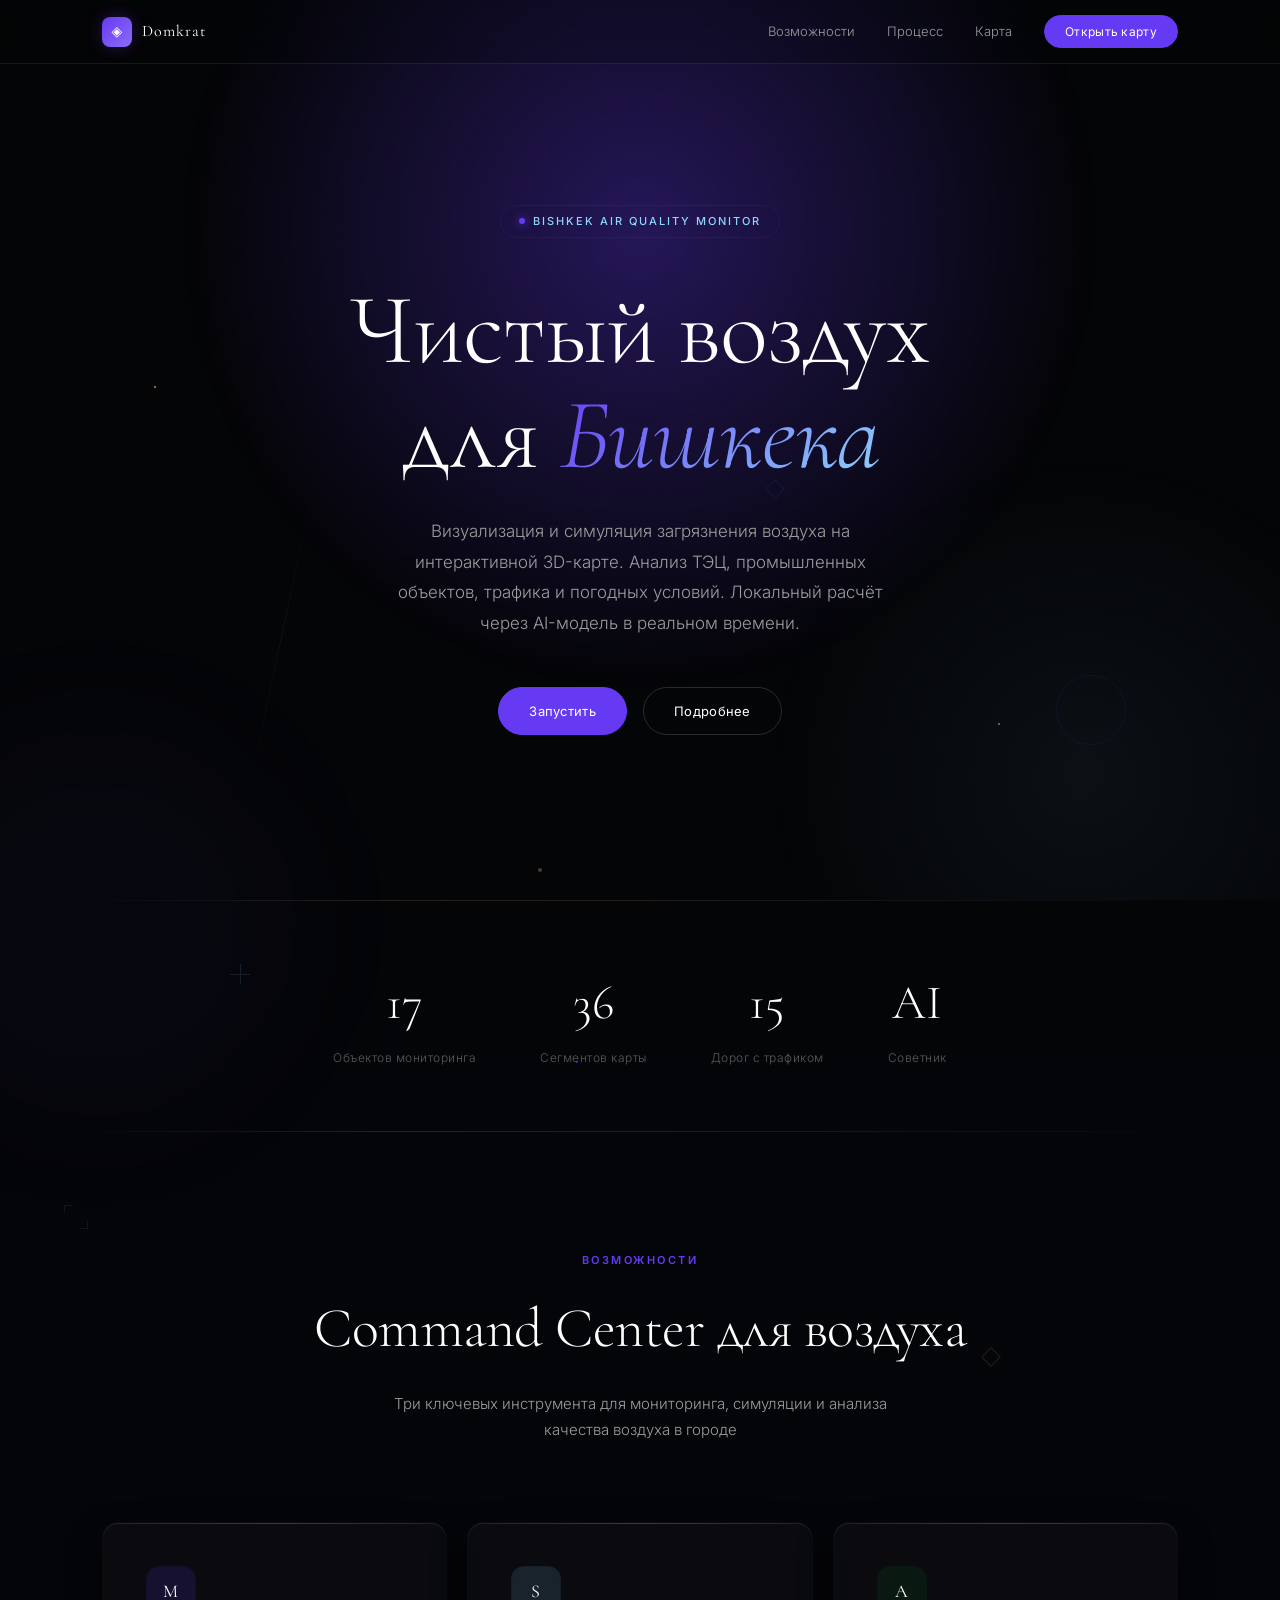
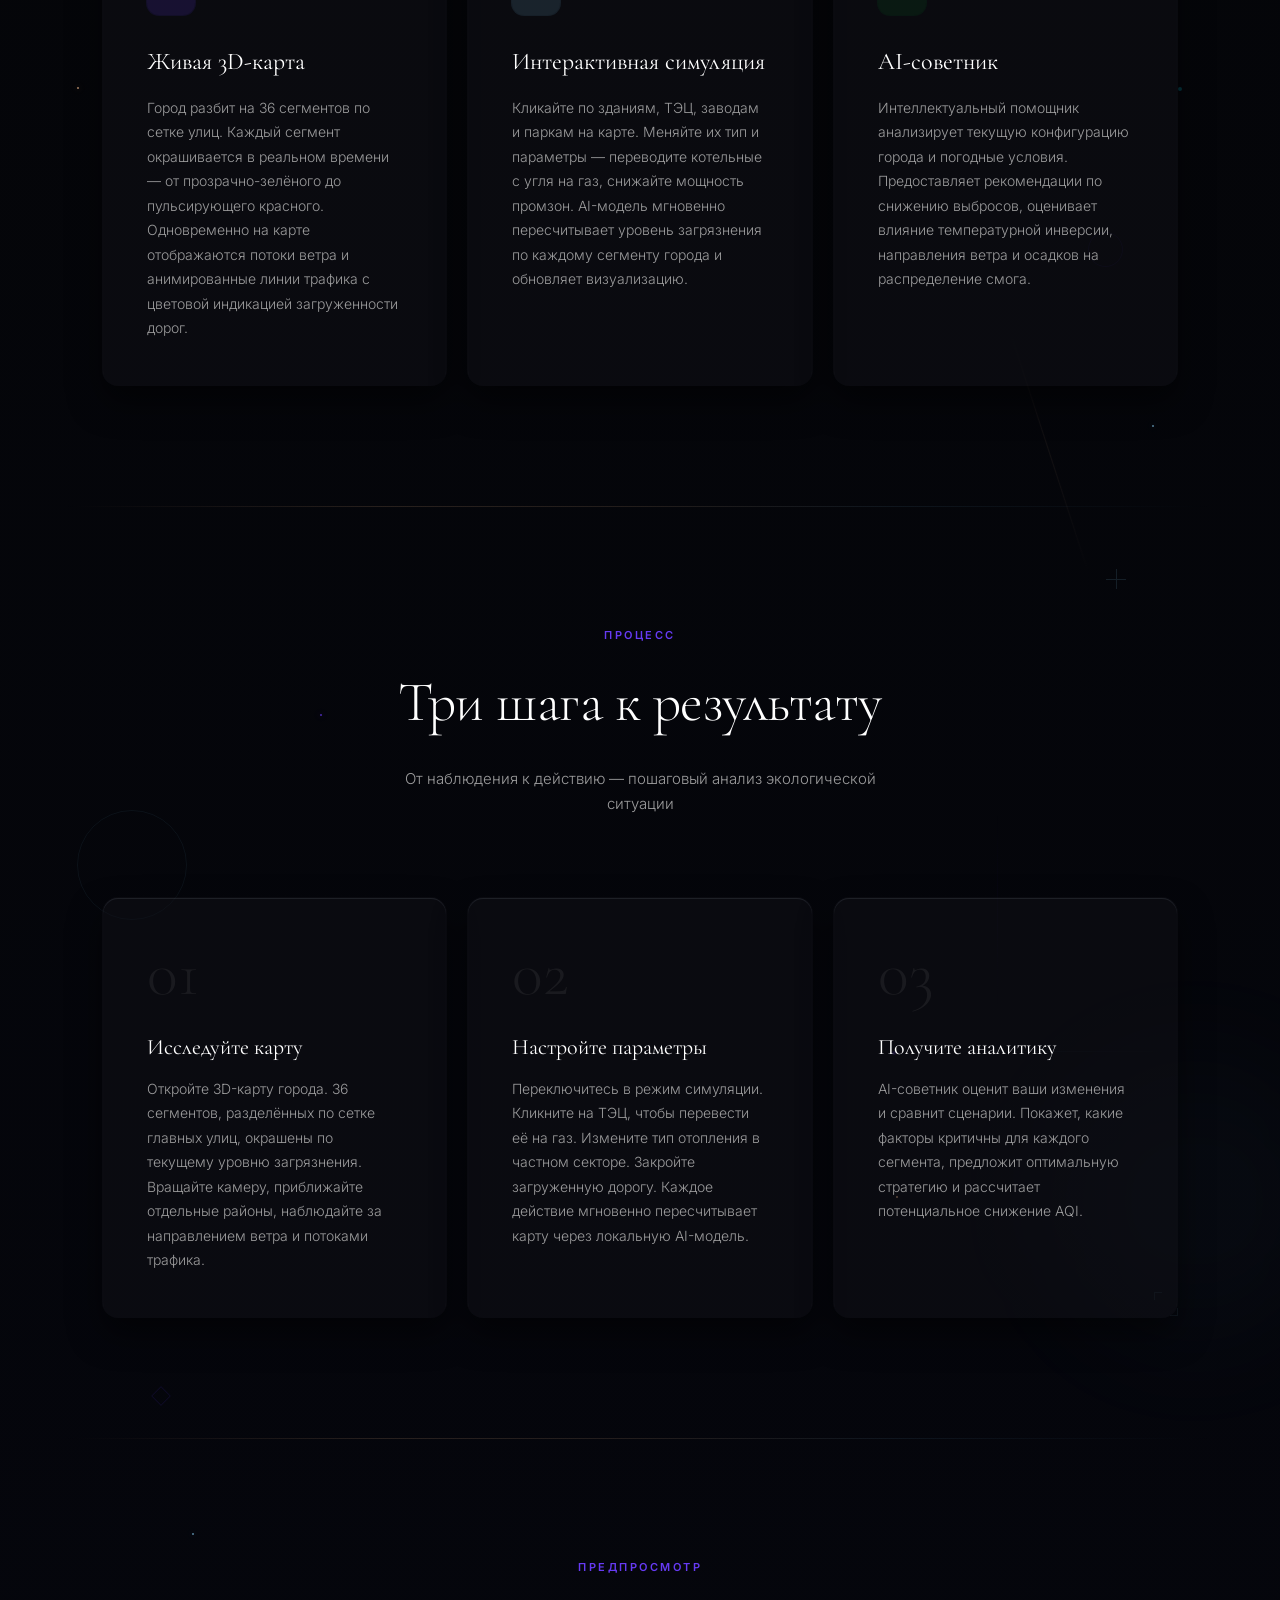
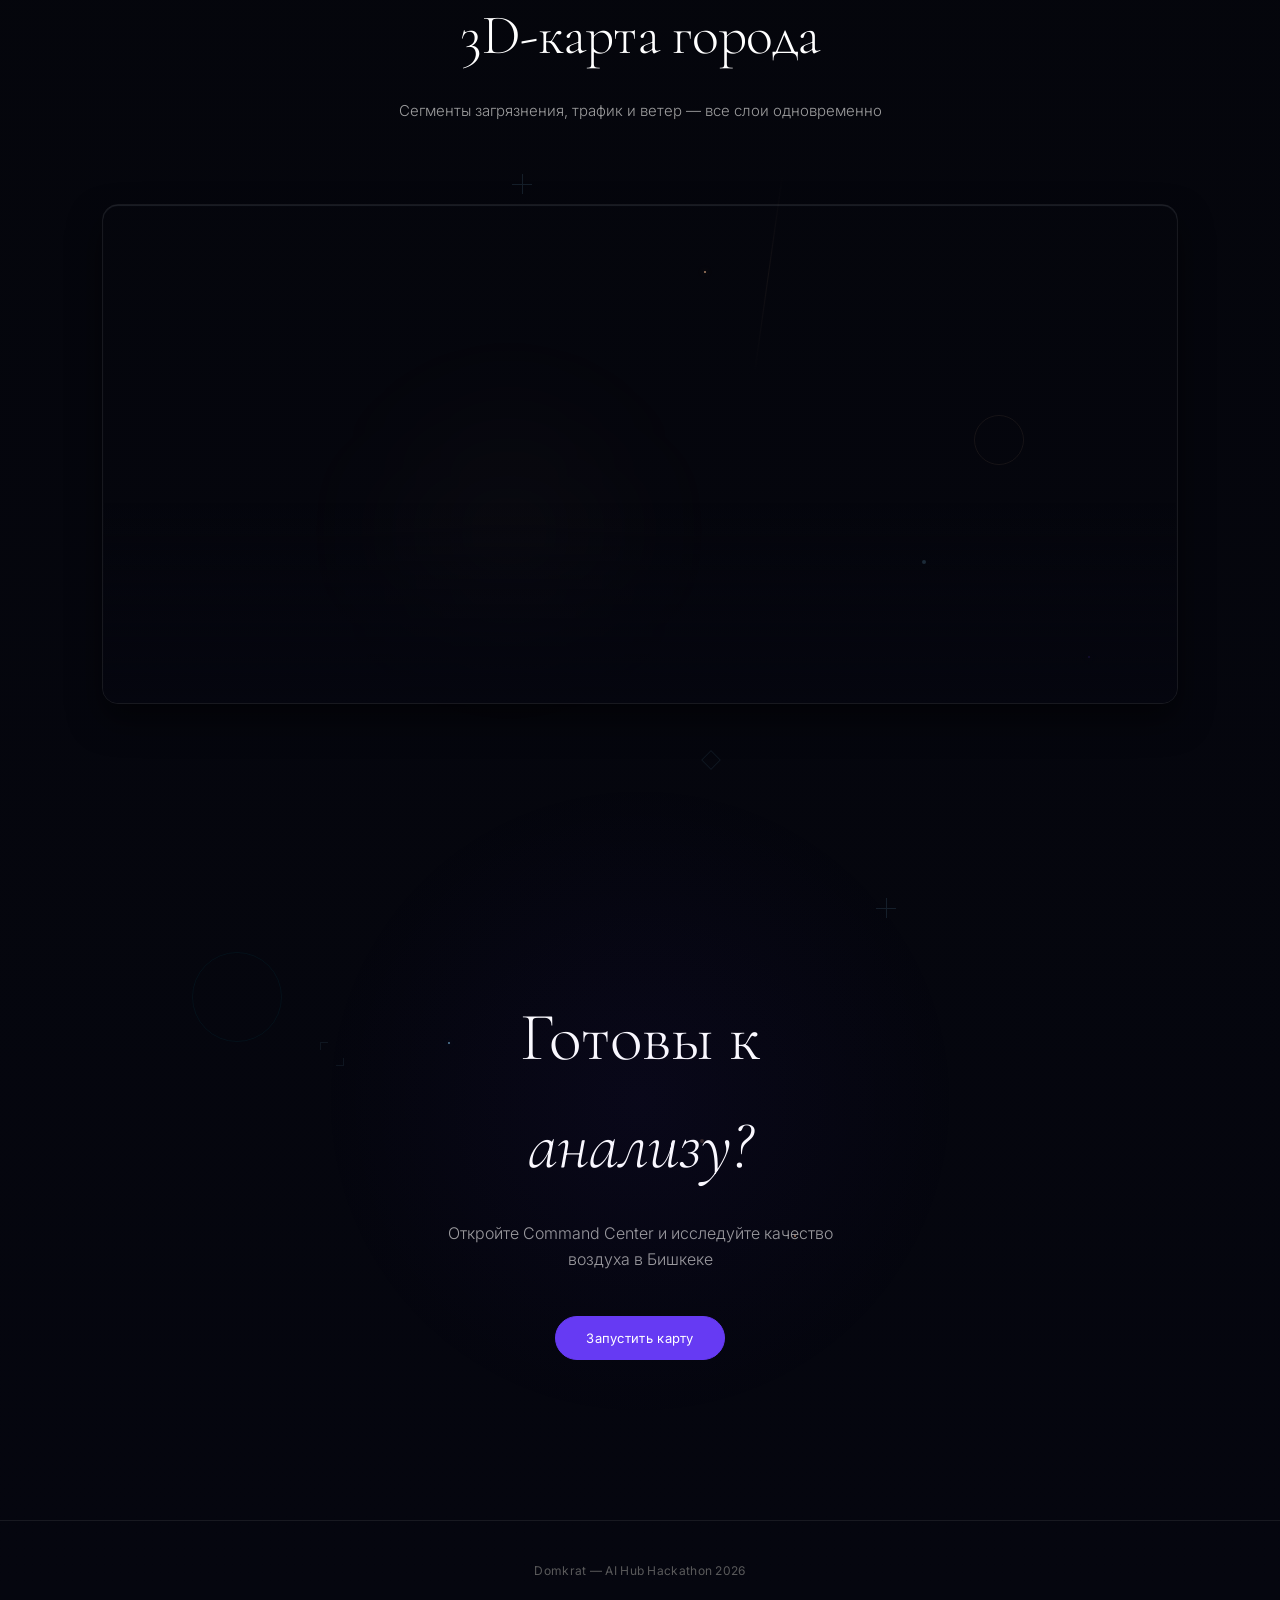
==== front-web/index.html @ e4a85dea "front v3" ====
<!DOCTYPE html>
<html lang="ru">
<head>
  <meta charset="UTF-8">
  <meta name="viewport" content="width=device-width, initial-scale=1.0">
  <meta name="description" content="Domkrat — интерактивная 3D-симуляция загрязнения воздуха в Бишкеке">
  <title>Domkrat — Чистый воздух для Бишкека</title>
  <link rel="preconnect" href="https://fonts.googleapis.com">
  <link rel="preconnect" href="https://fonts.gstatic.com" crossorigin>
  <link href="https://fonts.googleapis.com/css2?family=Cormorant+Garamond:ital,wght@0,300;0,400;0,500;1,300;1,400&family=Inter:wght@300;400;500;600&display=swap" rel="stylesheet">
  <script src="https://api.mapbox.com/mapbox-gl-js/v3.4.0/mapbox-gl.js"></script>
  <link href="https://api.mapbox.com/mapbox-gl-js/v3.4.0/mapbox-gl.css" rel="stylesheet">
  <link rel="stylesheet" href="css/tokens.css">
  <link rel="stylesheet" href="css/main.css">
  <link rel="stylesheet" href="css/components.css">
</head>
<body>

  <nav class="navbar" id="navbar">
    <div class="nav-inner">
      <div class="nav-logo">
        <div class="logo-mark">&#9672;</div>
        <span class="logo-name">Domkrat</span>
      </div>
      <button class="nav-toggle" id="navToggle"><span></span><span></span><span></span></button>
      <div class="nav-links" id="navLinks">
        <a href="#features" data-nav-link>Возможности</a>
        <a href="#how-it-works" data-nav-link>Процесс</a>
        <a href="#map-preview" data-nav-link>Карта</a>
        <button class="btn-pill btn-filled btn-sm" onclick="navigateTo('app')">Открыть карту</button>
      </div>
    </div>
  </nav>

  <main id="landing">
    <div class="dot-grid"></div>
    <div id="mouseGlow"></div>

    <div class="float-orb" style="width:400px;height:400px;top:15%;left:-8%;background:rgba(102,58,243,0.03);"></div>
    <div class="float-orb" style="width:300px;height:300px;top:55%;right:-5%;background:rgba(141,214,255,0.025);animation-delay:-8s;"></div>
    <div class="float-orb" style="width:250px;height:250px;bottom:20%;left:30%;background:rgba(242,185,139,0.02);animation-delay:-14s;"></div>

    <div class="sparkle" style="top:8%;left:12%;animation-delay:0s;"></div>
    <div class="sparkle blue" style="top:15%;left:78%;animation-delay:1.2s;"></div>
    <div class="sparkle violet" style="top:22%;left:45%;animation-delay:2.5s;"></div>
    <div class="sparkle" style="top:35%;left:6%;animation-delay:0.6s;"></div>
    <div class="sparkle blue" style="top:42%;left:90%;animation-delay:3.1s;"></div>
    <div class="sparkle violet" style="top:48%;left:25%;animation-delay:1.8s;"></div>
    <div class="sparkle" style="top:58%;left:70%;animation-delay:0.3s;"></div>
    <div class="sparkle blue" style="top:65%;left:15%;animation-delay:2.8s;"></div>
    <div class="sparkle" style="top:72%;left:55%;animation-delay:1.5s;"></div>
    <div class="sparkle violet" style="top:80%;left:85%;animation-delay:3.5s;"></div>
    <div class="sparkle blue" style="top:88%;left:35%;animation-delay:0.9s;"></div>
    <div class="sparkle" style="top:92%;left:62%;animation-delay:2.1s;"></div>

    <div class="light-streak" style="top:10%;left:22%;height:300px;transform:rotate(12deg);"></div>
    <div class="light-streak" style="top:40%;right:18%;height:250px;transform:rotate(-18deg);"></div>
    <div class="light-streak" style="top:70%;left:60%;height:200px;transform:rotate(8deg);"></div>

    <div class="network-line h" style="top:32%;left:5%;width:350px;"></div>
    <div class="network-line h" style="top:55%;right:8%;width:280px;"></div>
    <div class="network-line v" style="top:18%;left:30%;height:250px;"></div>
    <div class="network-line v" style="top:50%;right:22%;height:200px;"></div>

    <div class="crosshair" style="top:20%;left:18%;"></div>
    <div class="crosshair" style="top:45%;right:12%;"></div>
    <div class="crosshair" style="top:70%;left:40%;"></div>
    <div class="crosshair" style="top:85%;right:30%;"></div>

    <div class="deco-ring" style="width:70px;height:70px;top:14%;right:12%;border-color:rgba(102,58,243,0.1);animation:levitate 8s ease-in-out infinite;"></div>
    <div class="deco-ring" style="width:110px;height:110px;top:50%;left:6%;border-color:rgba(141,214,255,0.06);animation:levitateAlt 11s ease-in-out 1.5s infinite;"></div>
    <div class="deco-ring" style="width:50px;height:50px;top:75%;right:20%;border-color:rgba(242,185,139,0.08);animation:levitate 9s ease-in-out 3s infinite;"></div>
    <div class="deco-ring" style="width:35px;height:35px;top:38%;left:85%;border-color:rgba(102,58,243,0.07);animation:levitateAlt 7s ease-in-out infinite;"></div>
    <div class="deco-ring" style="width:90px;height:90px;bottom:12%;left:15%;border-color:rgba(0,229,255,0.05);animation:levitate 13s ease-in-out 4s infinite;"></div>

    <div class="deco-diamond" style="top:28%;right:22%;border-color:rgba(242,185,139,0.12);animation:levitate 7s ease-in-out 1s infinite;"></div>
    <div class="deco-diamond" style="top:62%;left:12%;border-color:rgba(102,58,243,0.1);animation:levitateAlt 9s ease-in-out infinite;"></div>
    <div class="deco-diamond" style="top:82%;left:55%;border-color:rgba(141,214,255,0.08);animation:levitate 10s ease-in-out 2.5s infinite;"></div>
    <div class="deco-diamond" style="top:10%;left:60%;border-color:rgba(0,229,255,0.07);animation:levitateAlt 8s ease-in-out 0.5s infinite;"></div>

    <div class="deco-dot" style="top:18%;left:42%;background:rgba(242,185,139,0.3);animation:levitate 6s ease-in-out infinite;"></div>
    <div class="deco-dot" style="top:55%;right:30%;background:rgba(102,58,243,0.25);animation:levitateAlt 7s ease-in-out 1s infinite;"></div>
    <div class="deco-dot" style="top:78%;left:72%;background:rgba(141,214,255,0.25);animation:levitate 8s ease-in-out 2s infinite;"></div>
    <div class="deco-dot" style="top:35%;left:92%;background:rgba(0,229,255,0.2);animation:levitateAlt 9s ease-in-out infinite;"></div>
    <div class="deco-dot" style="top:90%;right:45%;background:rgba(242,185,139,0.2);animation:levitate 7s ease-in-out 3s infinite;"></div>

    <div class="deco-bracket" style="top:25%;left:5%;animation:levitate 10s ease-in-out 1s infinite;"></div>
    <div class="deco-bracket" style="top:60%;right:8%;animation:levitateAlt 12s ease-in-out infinite;"></div>
    <div class="deco-bracket" style="top:88%;left:25%;animation:levitate 11s ease-in-out 2s infinite;"></div>

    <section class="hero">
      <div class="hero-glow"></div>
      <div class="hero-glow-secondary"></div>
      <div class="hero-eyebrow"><span class="dot"></span> Bishkek Air Quality Monitor</div>
      <h1>Чистый воздух<br>для <em>Бишкека</em></h1>
      <p class="hero-sub">Визуализация и симуляция загрязнения воздуха на интерактивной 3D-карте. Анализ ТЭЦ, промышленных объектов, трафика и погодных условий. Локальный расчёт через AI-модель в реальном времени.</p>
      <div class="hero-actions">
        <button class="btn-pill btn-filled" onclick="navigateTo('app')">Запустить</button>
        <a href="#features" class="btn-pill">Подробнее</a>
      </div>
    </section>

    <div class="gradient-divider"></div>

    <div class="stats-bar reveal" id="statsBar">
      <div class="stat-item"><div class="stat-value" data-count="17">0</div><div class="stat-label">Объектов мониторинга</div></div>
      <div class="stat-item"><div class="stat-value" data-count="36">0</div><div class="stat-label">Сегментов карты</div></div>
      <div class="stat-item"><div class="stat-value" data-count="15">0</div><div class="stat-label">Дорог с трафиком</div></div>
      <div class="stat-item"><div class="stat-value">AI</div><div class="stat-label">Советник</div></div>
    </div>

    <div class="gradient-divider"></div>

    <section class="section" id="features">
      <div class="container">
        <div class="section-header reveal">
          <div class="section-label">Возможности</div>
          <h2 class="section-title">Command Center для воздуха</h2>
          <p class="section-desc">Три ключевых инструмента для мониторинга, симуляции и анализа качества воздуха в городе</p>
        </div>
        <div class="features-grid reveal-stagger">
          <div class="feature-card reveal">
            <div class="feature-icon violet">M</div>
            <h3>Живая 3D-карта</h3>
            <p>Город разбит на 36 сегментов по сетке улиц. Каждый сегмент окрашивается в реальном времени — от прозрачно-зелёного до пульсирующего красного. Одновременно на карте отображаются потоки ветра и анимированные линии трафика с цветовой индикацией загруженности дорог.</p>
          </div>
          <div class="feature-card reveal">
            <div class="feature-icon blue">S</div>
            <h3>Интерактивная симуляция</h3>
            <p>Кликайте по зданиям, ТЭЦ, заводам и паркам на карте. Меняйте их тип и параметры — переводите котельные с угля на газ, снижайте мощность промзон. AI-модель мгновенно пересчитывает уровень загрязнения по каждому сегменту города и обновляет визуализацию.</p>
          </div>
          <div class="feature-card reveal">
            <div class="feature-icon green">A</div>
            <h3>AI-советник</h3>
            <p>Интеллектуальный помощник анализирует текущую конфигурацию города и погодные условия. Предоставляет рекомендации по снижению выбросов, оценивает влияние температурной инверсии, направления ветра и осадков на распределение смога.</p>
          </div>
        </div>
      </div>
    </section>

    <div class="gradient-divider"></div>

    <section class="section" id="how-it-works">
      <div class="container">
        <div class="section-header reveal">
          <div class="section-label">Процесс</div>
          <h2 class="section-title">Три шага к результату</h2>
          <p class="section-desc">От наблюдения к действию — пошаговый анализ экологической ситуации</p>
        </div>
        <div class="steps-grid reveal-stagger">
          <div class="step-card reveal">
            <h3>Исследуйте карту</h3>
            <p>Откройте 3D-карту города. 36 сегментов, разделённых по сетке главных улиц, окрашены по текущему уровню загрязнения. Вращайте камеру, приближайте отдельные районы, наблюдайте за направлением ветра и потоками трафика.</p>
          </div>
          <div class="step-card reveal">
            <h3>Настройте параметры</h3>
            <p>Переключитесь в режим симуляции. Кликните на ТЭЦ, чтобы перевести её на газ. Измените тип отопления в частном секторе. Закройте загруженную дорогу. Каждое действие мгновенно пересчитывает карту через локальную AI-модель.</p>
          </div>
          <div class="step-card reveal">
            <h3>Получите аналитику</h3>
            <p>AI-советник оценит ваши изменения и сравнит сценарии. Покажет, какие факторы критичны для каждого сегмента, предложит оптимальную стратегию и рассчитает потенциальное снижение AQI.</p>
          </div>
        </div>
      </div>
    </section>

    <div class="gradient-divider"></div>

    <section class="map-preview-section reveal-scale" id="map-preview">
      <div class="container">
        <div class="section-header">
          <div class="section-label">Предпросмотр</div>
          <h2 class="section-title">3D-карта города</h2>
          <p class="section-desc">Сегменты загрязнения, трафик и ветер — все слои одновременно</p>
        </div>
        <div class="map-preview-frame">
          <div id="preview-map"></div>
        </div>
      </div>
    </section>

    <section class="cta-section reveal">
      <div class="container">
        <div class="cta-glow"></div>
        <h2>Готовы к<br><em>анализу?</em></h2>
        <p>Откройте Command Center и исследуйте качество воздуха в Бишкеке</p>
        <div class="hero-actions">
          <button class="btn-pill btn-filled" onclick="navigateTo('app')">Запустить карту</button>
        </div>
      </div>
    </section>

    <footer class="footer">Domkrat — AI Hub Hackathon 2026</footer>
  </main>

  <main id="app-view" class="hidden">
    <div class="app-layout">
      <aside class="sidebar" id="sidebar">
        <div class="sidebar-header">
          <div class="logo-mark" style="width:26px;height:26px;font-size:11px;border-radius:7px;">&#9672;</div>
          <span class="sidebar-title">Domkrat</span>
          <button class="sidebar-collapse-btn" id="sidebarToggle">&#9666;</button>
        </div>
        <div class="sidebar-nav">
          <button class="sidebar-nav-btn active" data-mode="live"><span class="nav-icon">&#9671;</span><span class="nav-label">Карта</span></button>
          <button class="sidebar-nav-btn" data-mode="edit"><span class="nav-icon">&#9998;</span><span class="nav-label">Симуляция</span></button>
          <button class="sidebar-nav-btn" data-mode="ai"><span class="nav-icon">&#9678;</span><span class="nav-label">AI</span></button>
        </div>
        <div class="sidebar-controls" id="sidebarControls"></div>
        <div class="sidebar-footer">
          <button class="btn-pill btn-sm" style="width:100%;justify-content:center;" onclick="navigateTo('landing')">&#8592; Главная</button>
        </div>
      </aside>

      <div class="map-area" id="mapArea">
        <div id="map"></div>
        <canvas id="windCanvas"></canvas>
        <div class="map-overlay-aqi hidden" id="aqiOverlay">
          <svg class="aqi-ring" viewBox="0 0 86 86">
            <circle cx="43" cy="43" r="36" fill="none" stroke="rgba(255,255,255,0.06)" stroke-width="4"/>
            <circle id="aqiArc" cx="43" cy="43" r="36" fill="none" stroke-width="4" stroke-linecap="round"
              transform="rotate(-90 43 43)" stroke-dasharray="0 226" stroke="#663af3"/>
          </svg>
          <div class="aqi-number" id="aqiNumber">—</div>
          <div class="aqi-label-text">AQI</div>
          <div class="aqi-status" id="aqiStatus"></div>
        </div>
        <div class="map-overlay-insight hidden" id="insightOverlay">
          <div class="insight-header">&#10022; Анализ</div>
          <div class="insight-text" id="insightText"></div>
        </div>
      </div>

      <div class="ai-panel hidden" id="aiPanel">
        <div class="ai-header">
          <div class="ai-avatar">&#9678;</div>
          <div class="ai-header-info">
            <h3>AI Советник</h3>
            <p>Анализ качества воздуха</p>
          </div>
          <div class="ai-status"><span class="ai-status-dot"></span>Online</div>
        </div>
        <div class="ai-messages" id="aiMessages">
          <div class="ai-msg bot">Здравствуйте. Я AI-советник по качеству воздуха. Задайте вопрос о загрязнении, ТЭЦ, влиянии трафика или запросите рекомендации.<div class="ai-msg-time">сейчас</div></div>
        </div>
        <div class="ai-input-bar">
          <input class="ai-input" id="aiInput" type="text" placeholder="Задайте вопрос...">
          <button class="ai-send-btn" id="aiSendBtn">&#10148;</button>
        </div>
      </div>

      <div id="notifContainer" class="notification-container"></div>
    </div>
  </main>

  <script type="module" src="js/app.js"></script>
</body>
</html>
---- front-web/css/tokens.css ----
:root {
  --bg-void: #040506;
  --bg-void-deep: #05060f;
  --bg-card: rgba(16, 16, 23, 0.5);
  --bg-card-solid: #0c0c14;
  --bg-elevated: #101017;

  --text-ghost: #ffffff;
  --text-comet: #d8ecf8;
  --text-ash: #9c9c9d;
  --text-ember: #5a5a5b;

  --neon-violet: #663af3;
  --neon-violet-dim: rgba(102, 58, 243, 0.15);
  --neon-violet-glow: rgba(102, 58, 243, 0.35);
  --spring-green: #08872b;
  --spring-green-bright: #0ae448;
  --spring-green-dim: rgba(8, 135, 43, 0.12);
  --polar-blue: #8dd6ff;
  --polar-blue-dim: rgba(141, 214, 255, 0.12);
  --ember-red: #e53935;
  --ember-orange: #ff8709;
  --warm-yellow: #ffc533;

  --glass-bg: rgba(5, 6, 15, 0.4);
  --glass-border: rgba(255, 255, 255, 0.08);
  --glass-border-hover: rgba(255, 255, 255, 0.14);
  --glass-blur: blur(16px);

  --shadow-card: inset rgba(199, 211, 234, 0.12) 0px 1px 1px 0px, 0px 16px 32px rgba(0, 0, 0, 0.5);
  --shadow-card-hover: inset rgba(199, 211, 234, 0.18) 0px 1px 1px 0px, 0px 24px 48px rgba(0, 0, 0, 0.6);

  --glow-violet: 0 0 24px rgba(102, 58, 243, 0.3), 0 0 80px rgba(102, 58, 243, 0.1);
  --glow-green: 0 0 24px rgba(10, 228, 72, 0.3), 0 0 80px rgba(10, 228, 72, 0.1);
  --glow-blue: 0 0 24px rgba(141, 214, 255, 0.3), 0 0 80px rgba(141, 214, 255, 0.1);
  --glow-red: 0 0 24px rgba(229, 57, 53, 0.3);

  --radius-card: 16px;
  --radius-pill: 100px;
  --radius-sm: 8px;

  --font-display: 'Cormorant Garamond', 'Playfair Display', 'Georgia', serif;
  --font-ui: 'Inter', system-ui, -apple-system, sans-serif;

  --ease-out-expo: cubic-bezier(0.16, 1, 0.3, 1);
  --ease-out-quart: cubic-bezier(0.25, 1, 0.5, 1);
  --transition-fast: 0.15s ease;
  --transition-base: 0.3s var(--ease-out-expo);
  --transition-slow: 0.6s var(--ease-out-expo);

  --seg-green: rgba(8, 135, 43, 0.08);
  --seg-yellow: rgba(255, 193, 7, 0.2);
  --seg-orange: rgba(255, 135, 9, 0.35);
  --seg-red: rgba(255, 51, 51, 0.5);
  --seg-critical: rgba(200, 30, 60, 0.65);
}
---- front-web/css/main.css ----
*, *::before, *::after { margin: 0; padding: 0; box-sizing: border-box; }
html { scroll-behavior: smooth; }

body {
  font-family: var(--font-ui);
  background: var(--bg-void);
  color: var(--text-comet);
  line-height: 1.6;
  overflow-x: hidden;
  -webkit-font-smoothing: antialiased;
}

a { color: inherit; text-decoration: none; }
button { font-family: inherit; cursor: pointer; border: none; background: none; color: inherit; }
input, select, textarea { font-family: inherit; color: inherit; background: none; border: none; outline: none; }

::-webkit-scrollbar { width: 5px; }
::-webkit-scrollbar-track { background: var(--bg-void); }
::-webkit-scrollbar-thumb { background: var(--text-ember); border-radius: 3px; }

.hidden { display: none !important; }

.container { max-width: 1140px; margin: 0 auto; padding: 0 32px; }

#landing {
  min-height: 100vh;
  background: linear-gradient(180deg, var(--bg-void) 0%, var(--bg-void-deep) 100%);
  position: relative;
  overflow: hidden;
}

.dot-grid {
  position: fixed;
  inset: 0;
  background-image: radial-gradient(circle, rgba(178, 178, 178, 0.04) 1px, transparent 1px);
  background-size: 48px 48px;
  pointer-events: none;
  z-index: 0;
}

.sparkle {
  position: absolute;
  width: 2px;
  height: 2px;
  border-radius: 50%;
  background: rgba(242, 185, 139, 0.7);
  box-shadow: 0 0 6px rgba(242, 185, 139, 0.4), 0 0 12px rgba(242, 185, 139, 0.15);
  animation: sparkleAnim 4s ease-in-out infinite;
  pointer-events: none;
  z-index: 1;
}

.sparkle.blue {
  background: rgba(141, 214, 255, 0.6);
  box-shadow: 0 0 6px rgba(141, 214, 255, 0.3), 0 0 12px rgba(141, 214, 255, 0.1);
}

.sparkle.violet {
  background: rgba(102, 58, 243, 0.7);
  box-shadow: 0 0 6px rgba(102, 58, 243, 0.4), 0 0 14px rgba(102, 58, 243, 0.15);
}

@keyframes sparkleAnim {
  0%, 100% { opacity: 0; transform: scale(0.5); }
  50% { opacity: 1; transform: scale(1.5); }
}

.gradient-divider {
  width: 100%;
  height: 1px;
  background: linear-gradient(90deg, transparent 5%, rgba(242, 185, 139, 0.15) 30%, rgba(254, 201, 155, 0.12) 50%, rgba(141, 214, 255, 0.08) 70%, transparent 95%);
  position: relative;
  z-index: 2;
}

.light-streak {
  position: absolute;
  width: 1px;
  pointer-events: none;
  z-index: 0;
}

.light-streak::after {
  content: '';
  position: absolute;
  inset: 0;
  background: linear-gradient(180deg, transparent, rgba(242, 185, 139, 0.06), transparent);
}

.network-line {
  position: absolute;
  pointer-events: none;
  z-index: 0;
}

.network-line.h {
  height: 1px;
  background: linear-gradient(90deg, transparent, rgba(141, 214, 255, 0.03), transparent);
}

.network-line.v {
  width: 1px;
  background: linear-gradient(180deg, transparent, rgba(102, 58, 243, 0.03), transparent);
}

.float-orb {
  position: absolute;
  border-radius: 50%;
  pointer-events: none;
  z-index: 0;
  filter: blur(60px);
  animation: floatOrb 20s ease-in-out infinite;
}

@keyframes floatOrb {
  0%, 100% { transform: translate(0, 0) scale(1); }
  25% { transform: translate(30px, -20px) scale(1.05); }
  50% { transform: translate(-15px, 15px) scale(0.95); }
  75% { transform: translate(20px, 10px) scale(1.02); }
}

.crosshair {
  position: absolute;
  width: 20px;
  height: 20px;
  pointer-events: none;
  z-index: 1;
  opacity: 0.12;
}

.crosshair::before {
  content: '';
  position: absolute;
  top: 50%;
  left: 0;
  right: 0;
  height: 1px;
  background: var(--polar-blue);
}

.crosshair::after {
  content: '';
  position: absolute;
  left: 50%;
  top: 0;
  bottom: 0;
  width: 1px;
  background: var(--polar-blue);
}

#mouseGlow {
  position: fixed;
  width: 800px;
  height: 800px;
  border-radius: 50%;
  background: radial-gradient(circle, rgba(102, 58, 243, 0.06) 0%, rgba(141, 214, 255, 0.015) 35%, transparent 60%);
  pointer-events: none;
  transform: translate(-50%, -50%);
  z-index: 1;
  opacity: 0;
  transition: opacity 0.6s ease;
  will-change: left, top;
}
#landing:hover #mouseGlow { opacity: 1; }

.hero {
  min-height: 100vh;
  display: flex;
  flex-direction: column;
  align-items: center;
  justify-content: center;
  text-align: center;
  padding: 140px 32px 100px;
  position: relative;
  overflow: hidden;
  z-index: 2;
}

.hero-glow {
  position: absolute;
  top: -30%;
  left: 50%;
  transform: translateX(-50%);
  width: 1000px;
  height: 1000px;
  background: radial-gradient(circle, var(--neon-violet-glow) 0%, transparent 65%);
  animation: violetPulse 6s ease-in-out infinite;
  pointer-events: none;
  will-change: transform;
}

.hero-glow-secondary {
  position: absolute;
  bottom: -25%;
  right: -12%;
  width: 700px;
  height: 700px;
  background: radial-gradient(circle, rgba(141, 214, 255, 0.06) 0%, transparent 65%);
  animation: violetPulse 8s ease-in-out 2s infinite;
  pointer-events: none;
}

.hero-eyebrow {
  display: inline-flex;
  align-items: center;
  gap: 8px;
  padding: 7px 18px;
  border: 1px solid var(--neon-violet-dim);
  border-radius: var(--radius-pill);
  font-size: 11px;
  font-weight: 500;
  letter-spacing: 2px;
  text-transform: uppercase;
  color: var(--polar-blue);
  margin-bottom: 40px;
  animation: fadeInUp 1s var(--ease-out-expo) 0.1s both;
  backdrop-filter: blur(8px);
}

.hero-eyebrow .dot {
  width: 6px;
  height: 6px;
  border-radius: 50%;
  background: var(--neon-violet);
  box-shadow: 0 0 10px var(--neon-violet);
  animation: pulse 2.5s infinite;
}

.hero h1 {
  font-family: var(--font-display);
  font-size: clamp(48px, 8vw, 100px);
  font-weight: 300;
  line-height: 1.05;
  letter-spacing: -1px;
  color: var(--text-ghost);
  margin-bottom: 28px;
  animation: fadeInUp 1.2s var(--ease-out-expo) 0.2s both;
  position: relative;
  z-index: 2;
}

.hero h1 em {
  font-style: italic;
  background: linear-gradient(135deg, var(--neon-violet), var(--polar-blue));
  -webkit-background-clip: text;
  -webkit-text-fill-color: transparent;
  background-clip: text;
}

.hero-sub {
  font-size: 17px;
  font-weight: 300;
  color: var(--text-ash);
  max-width: 520px;
  margin-bottom: 48px;
  line-height: 1.8;
  animation: fadeInUp 1.2s var(--ease-out-expo) 0.35s both;
}

.hero-actions {
  display: flex;
  gap: 16px;
  flex-wrap: wrap;
  justify-content: center;
  animation: fadeInUp 1.2s var(--ease-out-expo) 0.5s both;
}

.stats-bar {
  display: flex;
  justify-content: center;
  gap: 64px;
  padding: 64px 32px;
  flex-wrap: wrap;
  position: relative;
  z-index: 2;
}

.stat-item { text-align: center; }

.stat-value {
  font-family: var(--font-display);
  font-size: 48px;
  font-weight: 300;
  color: var(--text-ghost);
  transition: color 0.3s ease;
}

.stat-label {
  font-size: 12px;
  color: var(--text-ember);
  margin-top: 6px;
  letter-spacing: 0.5px;
  font-weight: 300;
}

.section {
  padding: 120px 0;
  position: relative;
  z-index: 2;
}

.section-label {
  font-size: 11px;
  font-weight: 600;
  letter-spacing: 2.5px;
  text-transform: uppercase;
  color: var(--neon-violet);
  margin-bottom: 14px;
}

.section-title {
  font-family: var(--font-display);
  font-size: clamp(32px, 4.5vw, 56px);
  font-weight: 300;
  color: var(--text-ghost);
  letter-spacing: -0.5px;
  margin-bottom: 18px;
}

.section-desc {
  font-size: 15px;
  color: var(--text-ash);
  max-width: 500px;
  line-height: 1.7;
  font-weight: 300;
}

.section-header {
  text-align: center;
  margin-bottom: 80px;
  display: flex;
  flex-direction: column;
  align-items: center;
}

.features-grid {
  display: grid;
  grid-template-columns: repeat(auto-fit, minmax(300px, 1fr));
  gap: 20px;
}

.feature-card {
  background: var(--bg-card);
  border-radius: var(--radius-card);
  padding: 44px;
  min-height: 320px;
  box-shadow: var(--shadow-card);
  transition: box-shadow 0.5s var(--ease-out-expo), transform 0.5s var(--ease-out-expo), border-color 0.5s ease;
  position: relative;
  overflow: hidden;
  border: 1px solid transparent;
}

.feature-card::before {
  content: '';
  position: absolute;
  top: 0;
  left: 0;
  right: 0;
  height: 1px;
  background: linear-gradient(90deg, transparent, rgba(199, 211, 234, 0.15), transparent);
  transition: opacity 0.4s ease;
}

.feature-card::after {
  content: '';
  position: absolute;
  top: -50%;
  left: -50%;
  width: 200%;
  height: 200%;
  background: radial-gradient(circle at var(--card-mouse-x, 50%) var(--card-mouse-y, 50%), rgba(102, 58, 243, 0.04) 0%, transparent 50%);
  pointer-events: none;
  opacity: 0;
  transition: opacity 0.4s ease;
}

.feature-card:hover::after { opacity: 1; }

.feature-card:hover {
  box-shadow: var(--shadow-card-hover), 0 0 40px rgba(102, 58, 243, 0.08);
  transform: translateY(-8px) scale(1.01);
  border-color: rgba(102, 58, 243, 0.15);
}

.feature-icon {
  width: 48px;
  height: 48px;
  border-radius: 12px;
  display: flex;
  align-items: center;
  justify-content: center;
  font-family: var(--font-display);
  font-size: 18px;
  font-weight: 400;
  margin-bottom: 28px;
  color: var(--text-ghost);
  letter-spacing: 1px;
  transition: transform 0.4s var(--ease-out-expo), box-shadow 0.4s ease;
}

.feature-card:hover .feature-icon { transform: scale(1.12) rotate(3deg); }

.feature-icon.violet { background: var(--neon-violet-dim); box-shadow: 0 0 0 1px rgba(102,58,243,0.1); }
.feature-icon.green { background: var(--spring-green-dim); box-shadow: 0 0 0 1px rgba(8,135,43,0.1); }
.feature-icon.blue { background: var(--polar-blue-dim); box-shadow: 0 0 0 1px rgba(141,214,255,0.1); }

.feature-card:hover .feature-icon.violet { box-shadow: var(--glow-violet); }
.feature-card:hover .feature-icon.green { box-shadow: var(--glow-green); }
.feature-card:hover .feature-icon.blue { box-shadow: var(--glow-blue); }

.feature-card h3 {
  font-family: var(--font-display);
  font-size: 24px;
  font-weight: 400;
  color: var(--text-ghost);
  margin-bottom: 14px;
}

.feature-card p {
  font-size: 14px;
  color: var(--text-ash);
  line-height: 1.75;
  font-weight: 300;
}

.steps-grid {
  display: grid;
  grid-template-columns: repeat(auto-fit, minmax(300px, 1fr));
  gap: 20px;
  counter-reset: step;
}

.step-card {
  background: var(--bg-card);
  border-radius: var(--radius-card);
  padding: 44px;
  min-height: 300px;
  box-shadow: var(--shadow-card);
  counter-increment: step;
  position: relative;
  overflow: hidden;
  border: 1px solid transparent;
  transition: box-shadow 0.5s var(--ease-out-expo), transform 0.5s var(--ease-out-expo), border-color 0.5s ease;
}

.step-card::before {
  content: '0' counter(step);
  font-family: var(--font-display);
  font-size: 64px;
  font-weight: 300;
  color: var(--text-ember);
  opacity: 0.2;
  line-height: 1;
  margin-bottom: 24px;
  display: block;
  transition: opacity 0.4s ease, transform 0.4s var(--ease-out-expo), color 0.4s ease;
}

.step-card:hover {
  box-shadow: var(--shadow-card-hover);
  transform: translateY(-6px);
  border-color: rgba(141, 214, 255, 0.08);
}
.step-card:hover::before { opacity: 0.5; transform: translateX(4px); color: rgba(242, 185, 139, 0.3); }

.step-card h3 {
  font-family: var(--font-display);
  font-size: 22px;
  font-weight: 400;
  color: var(--text-ghost);
  margin-bottom: 12px;
}

.step-card p { font-size: 14px; color: var(--text-ash); line-height: 1.75; font-weight: 300; }

.map-preview-section {
  padding: 120px 0;
  position: relative;
  z-index: 2;
}

.map-preview-frame {
  position: relative;
  height: 500px;
  border-radius: var(--radius-card);
  overflow: hidden;
  box-shadow: var(--shadow-card);
  border: 1px solid var(--glass-border);
}

.map-preview-frame::after {
  content: '';
  position: absolute;
  bottom: 0; left: 0; right: 0;
  height: 200px;
  background: linear-gradient(to top, var(--bg-void-deep), transparent);
  pointer-events: none;
  z-index: 1;
}

.map-preview-frame #preview-map { width: 100%; height: 100%; }

.cta-section {
  padding: 160px 0;
  text-align: center;
  position: relative;
  z-index: 2;
}

.cta-section .cta-glow {
  position: absolute;
  bottom: 10%;
  left: 50%;
  transform: translateX(-50%);
  width: 700px;
  height: 700px;
  background: radial-gradient(circle, rgba(102, 58, 243, 0.05) 0%, transparent 65%);
  pointer-events: none;
}

.cta-section h2 {
  font-family: var(--font-display);
  font-size: clamp(36px, 5.5vw, 68px);
  font-weight: 300;
  color: var(--text-ghost);
  margin-bottom: 20px;
}

.cta-section p { font-size: 16px; color: var(--text-ash); max-width: 440px; margin: 0 auto 44px; font-weight: 300; }

.footer {
  border-top: 1px solid var(--glass-border);
  padding: 40px;
  text-align: center;
  font-size: 12px;
  color: var(--text-ember);
  letter-spacing: 0.3px;
  position: relative;
  z-index: 2;
}

.reveal {
  opacity: 0;
  transform: translateY(60px);
  transition: opacity 1s var(--ease-out-expo), transform 1s var(--ease-out-expo);
}
.reveal.revealed {
  opacity: 1;
  transform: translateY(0);
}
.reveal-stagger .reveal:nth-child(1) { transition-delay: 0s; }
.reveal-stagger .reveal:nth-child(2) { transition-delay: 0.12s; }
.reveal-stagger .reveal:nth-child(3) { transition-delay: 0.15s; }
.reveal-stagger .reveal:nth-child(4) { transition-delay: 0.24s; }

.reveal-left {
  opacity: 0;
  transform: translateX(-40px);
  transition: opacity 0.9s var(--ease-out-expo), transform 0.9s var(--ease-out-expo);
}
.reveal-left.revealed { opacity: 1; transform: translateX(0); }

.reveal-scale {
  opacity: 0;
  transform: scale(0.92);
  transition: opacity 0.9s var(--ease-out-expo), transform 0.9s var(--ease-out-expo);
}
.reveal-scale.revealed { opacity: 1; transform: scale(1); }

@keyframes fadeInUp {
  from { opacity: 0; transform: translateY(40px); }
  to { opacity: 1; transform: translateY(0); }
}

@keyframes violetPulse {
  0%, 100% { opacity: 0.5; transform: translateX(-50%) scale(1); }
  50% { opacity: 0.8; transform: translateX(-50%) scale(1.08); }
}

@keyframes pulse {
  0%, 100% { opacity: 1; }
  50% { opacity: 0.3; }
}

@keyframes float {
  0%, 100% { transform: translateY(0); }
  50% { transform: translateY(-12px); }
}

@keyframes shimmer {
  0% { background-position: -400px 0; }
  100% { background-position: 400px 0; }
}

@keyframes borderGlow {
  0%, 100% { border-color: rgba(102, 58, 243, 0.1); }
  50% { border-color: rgba(102, 58, 243, 0.3); }
}

.deco-ring {
  position: absolute;
  border-radius: 50%;
  border: 1px solid;
  pointer-events: none;
  z-index: 1;
}

.deco-diamond {
  position: absolute;
  width: 14px;
  height: 14px;
  border: 1px solid;
  transform: rotate(45deg);
  pointer-events: none;
  z-index: 1;
}

.deco-dot {
  position: absolute;
  width: 4px;
  height: 4px;
  border-radius: 50%;
  pointer-events: none;
  z-index: 1;
}

.deco-bracket {
  position: absolute;
  width: 24px;
  height: 24px;
  pointer-events: none;
  z-index: 1;
  opacity: 0.08;
}

.deco-bracket::before {
  content: '';
  position: absolute;
  top: 0;
  left: 0;
  width: 8px;
  height: 8px;
  border-top: 1px solid var(--polar-blue);
  border-left: 1px solid var(--polar-blue);
}

.deco-bracket::after {
  content: '';
  position: absolute;
  bottom: 0;
  right: 0;
  width: 8px;
  height: 8px;
  border-bottom: 1px solid var(--polar-blue);
  border-right: 1px solid var(--polar-blue);
}

@keyframes levitate {
  0%, 100% { transform: translateY(0) rotate(0deg); }
  25% { transform: translateY(-18px) rotate(2deg); }
  50% { transform: translateY(-8px) rotate(-1deg); }
  75% { transform: translateY(-22px) rotate(1.5deg); }
}

@keyframes levitateAlt {
  0%, 100% { transform: translateY(0) rotate(0deg); }
  50% { transform: translateY(-28px) rotate(-4deg); }
}

@keyframes rotateSlow {
  from { transform: rotate(0deg); }
  to { transform: rotate(360deg); }
}

@keyframes orbitPulse {
  0%, 100% { opacity: 0.06; transform: scale(1); }
  50% { opacity: 0.12; transform: scale(1.08); }
}

@keyframes driftH {
  0%, 100% { transform: translateX(0); }
  50% { transform: translateX(30px); }
}

@media (max-width: 768px) {
  .hero { padding: 110px 20px 60px; }
  .stats-bar { gap: 28px; padding: 40px 20px; }
  .section { padding: 72px 0; }
  .container { padding: 0 20px; }
  .features-grid, .steps-grid { grid-template-columns: 1fr; }
  .map-preview-frame { height: 280px; }
  .feature-card, .step-card { min-height: auto; padding: 32px; }
  .cta-section { padding: 100px 0; }
  .sparkle, .light-streak, .network-line, .crosshair, .float-orb, .deco-ring, .deco-diamond, .deco-dot, .deco-bracket { display: none; }
}
---- front-web/css/components.css ----
.btn-pill {
  display: inline-flex;
  align-items: center;
  gap: 8px;
  padding: 13px 30px;
  border-radius: var(--radius-pill);
  border: 1px solid rgba(255, 255, 255, 0.15);
  background: transparent;
  color: var(--text-ghost);
  font-size: 13px;
  font-weight: 400;
  letter-spacing: 0.3px;
  transition: all var(--transition-base);
  white-space: nowrap;
}
.btn-pill:hover {
  border-color: var(--neon-violet);
  box-shadow: var(--glow-violet);
  background: var(--neon-violet-dim);
}
.btn-pill.btn-filled {
  background: var(--neon-violet);
  border-color: var(--neon-violet);
}
.btn-pill.btn-filled:hover {
  background: #7b52f5;
  box-shadow: var(--glow-violet);
}
.btn-pill.btn-sm { padding: 8px 20px; font-size: 12px; }
.btn-pill.btn-green { border-color: var(--spring-green); color: var(--spring-green-bright); }
.btn-pill.btn-green:hover { background: var(--spring-green-dim); box-shadow: var(--glow-green); }

.navbar {
  position: fixed;
  top: 0; left: 0; right: 0;
  height: 64px;
  z-index: 1000;
  backdrop-filter: blur(20px);
  -webkit-backdrop-filter: blur(20px);
  background: rgba(4, 5, 6, 0.2);
  border-bottom: 1px solid var(--glass-border);
}
.nav-inner {
  max-width: 1140px;
  margin: 0 auto;
  height: 100%;
  display: flex;
  align-items: center;
  justify-content: space-between;
  padding: 0 32px;
}
.nav-logo {
  display: flex;
  align-items: center;
  gap: 10px;
  z-index: 1001;
}
.logo-mark {
  width: 30px; height: 30px;
  border-radius: 8px;
  background: linear-gradient(135deg, var(--neon-violet), #8b6cf7);
  display: flex;
  align-items: center;
  justify-content: center;
  font-size: 14px;
  color: var(--text-ghost);
  box-shadow: 0 0 16px rgba(102, 58, 243, 0.3);
}
.logo-name {
  font-family: var(--font-display);
  font-size: 16px;
  font-weight: 400;
  letter-spacing: 1px;
  color: var(--text-ghost);
}
.nav-toggle {
  display: none;
  flex-direction: column;
  gap: 5px;
  padding: 4px;
  z-index: 1001;
}
.nav-toggle span {
  width: 20px; height: 1.5px;
  background: var(--text-comet);
  border-radius: 2px;
  transition: all var(--transition-base);
}
.nav-toggle.active span:nth-child(1) { transform: rotate(45deg) translateY(5px) translateX(4px); }
.nav-toggle.active span:nth-child(2) { opacity: 0; }
.nav-toggle.active span:nth-child(3) { transform: rotate(-45deg) translateY(-5px) translateX(4px); }
.nav-links {
  display: flex;
  align-items: center;
  gap: 32px;
}
.nav-links a {
  font-size: 13px;
  color: var(--text-ash);
  transition: color var(--transition-fast);
  font-weight: 300;
}
.nav-links a:hover { color: var(--text-ghost); }

@media (max-width: 768px) {
  .nav-toggle { display: flex; }
  .nav-links {
    position: fixed;
    inset: 0;
    background: rgba(4, 5, 6, 0.95);
    backdrop-filter: blur(24px);
    flex-direction: column;
    justify-content: center;
    gap: 28px;
    opacity: 0;
    visibility: hidden;
    transition: all var(--transition-slow);
  }
  .nav-links.open { opacity: 1; visibility: visible; }
  .nav-links a { font-size: 18px; }
}

.app-layout {
  position: relative;
  height: 100vh;
  width: 100vw;
  overflow: hidden;
  --sidebar-w: 280px;
}

.sidebar {
  position: absolute;
  left: 0;
  top: 0;
  bottom: 0;
  width: 280px;
  z-index: 100;
  background: rgba(5, 6, 15, 0.35);
  backdrop-filter: blur(20px);
  -webkit-backdrop-filter: blur(20px);
  border-right: 1px solid rgba(255, 255, 255, 0.06);
  display: flex;
  flex-direction: column;
  transition: width 0.5s var(--ease-out-expo);
  overflow-y: auto;
  overflow-x: hidden;
}
.sidebar.collapsed { width: 68px; }
.sidebar-header {
  display: flex;
  align-items: center;
  gap: 10px;
  padding: 16px 18px;
  border-bottom: 1px solid var(--glass-border);
  flex-shrink: 0;
}
.sidebar-title {
  font-family: var(--font-display);
  font-size: 14px;
  font-weight: 400;
  letter-spacing: 1px;
  flex: 1;
  color: var(--text-ghost);
  white-space: nowrap;
  overflow: hidden;
}
.sidebar-collapse-btn {
  width: 26px; height: 26px;
  border-radius: 6px;
  border: 1px solid var(--glass-border);
  display: flex;
  align-items: center;
  justify-content: center;
  font-size: 12px;
  color: var(--text-ash);
  transition: all var(--transition-fast);
  flex-shrink: 0;
}
.sidebar-collapse-btn:hover { border-color: var(--glass-border-hover); background: rgba(255,255,255,0.03); }
.collapsed .sidebar-title,
.collapsed .nav-label,
.collapsed .sidebar-controls,
.collapsed .sidebar-footer { display: none; }
.collapsed .sidebar-nav-btn span:not(.nav-icon) { display: none; }
.collapsed .sidebar-nav-btn { justify-content: center; padding: 12px; }

.sidebar-nav { padding: 12px; display: flex; flex-direction: column; gap: 3px; flex-shrink: 0; }
.sidebar-nav-btn {
  display: flex;
  align-items: center;
  gap: 10px;
  padding: 10px 12px;
  border-radius: var(--radius-sm);
  font-size: 13px;
  color: var(--text-ash);
  transition: all var(--transition-fast);
  width: 100%;
  text-align: left;
  font-weight: 300;
  white-space: nowrap;
}
.sidebar-nav-btn:hover { background: rgba(255,255,255,0.03); color: var(--text-comet); }
.sidebar-nav-btn.active {
  background: var(--neon-violet-dim);
  color: var(--polar-blue);
  box-shadow: inset 0 0 0 1px rgba(102, 58, 243, 0.2);
}
.sidebar-nav-btn .nav-icon { font-size: 16px; width: 22px; text-align: center; flex-shrink: 0; }

.sidebar-controls { flex: 1; padding: 16px; overflow-y: auto; }
.control-group { margin-bottom: 18px; }
.control-label {
  display: flex;
  align-items: center;
  justify-content: space-between;
  font-size: 12px;
  color: var(--text-ash);
  margin-bottom: 8px;
  font-weight: 300;
}
.control-value {
  font-size: 11px;
  font-weight: 500;
  color: var(--polar-blue);
  background: var(--polar-blue-dim);
  padding: 2px 8px;
  border-radius: 4px;
}
.control-slider {
  width: 100%;
  -webkit-appearance: none;
  height: 3px;
  border-radius: 2px;
  background: rgba(255,255,255,0.08);
  outline: none;
}
.control-slider::-webkit-slider-thumb {
  -webkit-appearance: none;
  width: 14px; height: 14px;
  border-radius: 50%;
  background: var(--polar-blue);
  cursor: pointer;
  box-shadow: 0 0 10px rgba(141, 214, 255, 0.4);
}
.control-select {
  width: 100%;
  padding: 8px 12px;
  border-radius: 8px;
  border: 1px solid var(--glass-border);
  background: var(--bg-card-solid);
  color: var(--text-comet);
  font-size: 12px;
  font-weight: 300;
}
.control-select option { background: var(--bg-card-solid); }
.control-section-title {
  font-size: 10px;
  font-weight: 500;
  letter-spacing: 2px;
  text-transform: uppercase;
  color: var(--text-ember);
  margin-bottom: 16px;
  margin-top: 8px;
}
.sidebar-footer {
  padding: 14px;
  border-top: 1px solid var(--glass-border);
  flex-shrink: 0;
}

.map-area {
  position: absolute;
  inset: 0;
}
#map { width: 100%; height: 100%; }
#windCanvas { position: absolute; top: 0; left: 0; width: 100%; height: 100%; pointer-events: none; z-index: 2; }

.map-overlay-aqi {
  position: absolute;
  bottom: 24px; right: 24px;
  z-index: 10;
  background: rgba(5, 6, 15, 0.4);
  backdrop-filter: blur(16px);
  -webkit-backdrop-filter: blur(16px);
  border: 1px solid var(--glass-border);
  border-radius: var(--radius-card);
  padding: 20px;
  min-width: 120px;
  text-align: center;
  box-shadow: var(--shadow-card);
}
.aqi-ring { width: 86px; height: 86px; margin: 0 auto 8px; }
.aqi-number {
  font-family: var(--font-display);
  font-size: 30px;
  font-weight: 300;
  line-height: 1;
}
.aqi-label-text { font-size: 9px; letter-spacing: 1.5px; text-transform: uppercase; color: var(--text-ember); margin-top: 2px; }
.aqi-status { font-size: 11px; margin-top: 4px; font-weight: 400; }

.map-overlay-insight {
  position: absolute;
  bottom: 24px;
  left: calc(var(--sidebar-w, 280px) + 16px);
  z-index: 10;
  background: rgba(5, 6, 15, 0.4);
  backdrop-filter: blur(16px);
  -webkit-backdrop-filter: blur(16px);
  border: 1px solid var(--glass-border);
  border-radius: var(--radius-card);
  padding: 16px;
  max-width: 320px;
  box-shadow: var(--shadow-card);
  transition: left 0.5s var(--ease-out-expo);
}
.insight-header { display: flex; align-items: center; gap: 8px; margin-bottom: 8px; font-size: 11px; font-weight: 500; color: var(--neon-violet); letter-spacing: 0.5px; }
.insight-text { font-size: 12px; color: var(--text-ash); line-height: 1.6; font-weight: 300; }

.notification-container {
  position: absolute;
  bottom: 180px;
  left: calc(var(--sidebar-w, 280px) + 16px);
  z-index: 200;
  display: flex;
  flex-direction: column-reverse;
  gap: 8px;
  max-width: 340px;
  pointer-events: none;
  transition: left 0.5s var(--ease-out-expo);
}

.notification {
  background: rgba(5, 6, 15, 0.55);
  backdrop-filter: blur(16px);
  -webkit-backdrop-filter: blur(16px);
  border: 1px solid rgba(255, 255, 255, 0.08);
  border-radius: 12px;
  padding: 12px 16px;
  font-size: 12px;
  font-weight: 300;
  color: var(--text-comet);
  display: flex;
  align-items: center;
  gap: 10px;
  animation: notifSlideIn 0.4s var(--ease-out-expo) both;
  pointer-events: auto;
  box-shadow: 0 4px 20px rgba(0, 0, 0, 0.3);
}

.notification.leaving {
  animation: notifSlideOut 0.3s ease-in both;
}

.notif-dot {
  width: 6px;
  height: 6px;
  border-radius: 50%;
  flex-shrink: 0;
}

.notif-text { flex: 1; }

@keyframes notifSlideIn {
  from { opacity: 0; transform: translateY(16px) translateX(-8px); }
  to { opacity: 1; transform: translateY(0) translateX(0); }
}

@keyframes notifSlideOut {
  from { opacity: 1; transform: translateY(0); }
  to { opacity: 0; transform: translateY(8px) translateX(-8px); }
}

.mapboxgl-popup-content {
  background: rgba(5, 6, 15, 0.5) !important;
  backdrop-filter: blur(20px) !important;
  -webkit-backdrop-filter: blur(20px) !important;
  border: 1px solid var(--glass-border) !important;
  border-radius: var(--radius-card) !important;
  padding: 0 !important;
  box-shadow: var(--shadow-card) !important;
  color: var(--text-comet) !important;
  min-width: 260px;
}
.mapboxgl-popup-tip { border-top-color: rgba(5, 6, 15, 0.6) !important; }
.mapboxgl-popup-close-button { color: var(--text-ember) !important; font-size: 16px; padding: 6px 10px; }

.marker-card { padding: 20px; }
.marker-card-header { display: flex; align-items: center; gap: 12px; margin-bottom: 10px; }
.marker-dot { width: 10px; height: 10px; border-radius: 50%; flex-shrink: 0; }
.marker-card-name {
  font-family: var(--font-display);
  font-size: 17px;
  font-weight: 400;
  color: var(--text-ghost);
}
.marker-card-type { font-size: 11px; color: var(--text-ember); margin-bottom: 12px; letter-spacing: 0.3px; }
.marker-card-status {
  display: inline-block;
  padding: 4px 12px;
  border-radius: var(--radius-pill);
  font-size: 11px;
  font-weight: 500;
  margin-bottom: 14px;
}
.marker-card-edit { border-top: 1px solid var(--glass-border); padding-top: 14px; margin-top: 10px; }
.marker-card-edit label { font-size: 11px; color: var(--text-ash); display: block; margin-bottom: 6px; font-weight: 300; }
.marker-card-edit select {
  width: 100%;
  padding: 7px 10px;
  border-radius: 8px;
  border: 1px solid var(--glass-border);
  background: var(--bg-card-solid);
  color: var(--text-comet);
  font-size: 12px;
  margin-bottom: 12px;
  font-weight: 300;
}
.marker-card-edit select option { background: var(--bg-card-solid); }

.ai-panel {
  position: absolute;
  top: 0;
  right: 0;
  bottom: 0;
  left: var(--sidebar-w, 280px);
  display: flex;
  flex-direction: column;
  background: var(--bg-void);
  z-index: 50;
  transition: left 0.5s var(--ease-out-expo);
}
.ai-header {
  padding: 20px 24px;
  border-bottom: 1px solid var(--glass-border);
  display: flex;
  align-items: center;
  gap: 12px;
  flex-shrink: 0;
}
.ai-avatar {
  width: 38px; height: 38px;
  border-radius: 10px;
  background: var(--neon-violet-dim);
  display: flex;
  align-items: center;
  justify-content: center;
  font-size: 18px;
}
.ai-header-info h3 { font-family: var(--font-display); font-size: 16px; font-weight: 400; color: var(--text-ghost); }
.ai-header-info p { font-size: 11px; color: var(--text-ember); }
.ai-status {
  margin-left: auto;
  display: flex;
  align-items: center;
  gap: 6px;
  padding: 4px 10px;
  border-radius: var(--radius-pill);
  border: 1px solid rgba(8, 135, 43, 0.2);
  font-size: 10px;
  color: var(--spring-green-bright);
}
.ai-status-dot { width: 5px; height: 5px; border-radius: 50%; background: var(--spring-green-bright); animation: pulse 2.5s infinite; }
.ai-messages { flex: 1; overflow-y: auto; padding: 20px 24px; display: flex; flex-direction: column; gap: 12px; }
.ai-msg {
  max-width: 65%;
  padding: 14px 18px;
  border-radius: 16px;
  font-size: 13px;
  line-height: 1.6;
  font-weight: 300;
}
.ai-msg.bot {
  align-self: flex-start;
  background: var(--bg-card);
  box-shadow: var(--shadow-card);
  border-bottom-left-radius: 4px;
  color: var(--text-ash);
}
.ai-msg.user {
  align-self: flex-end;
  background: var(--neon-violet-dim);
  border: 1px solid rgba(102, 58, 243, 0.2);
  border-bottom-right-radius: 4px;
  color: var(--text-comet);
}
.ai-msg-time { font-size: 9px; color: var(--text-ember); margin-top: 6px; }
.ai-input-bar {
  padding: 16px 24px;
  border-top: 1px solid var(--glass-border);
  display: flex;
  gap: 12px;
  align-items: center;
  flex-shrink: 0;
}
.ai-input {
  flex: 1;
  padding: 12px 16px;
  border-radius: var(--radius-pill);
  border: 1px solid var(--glass-border);
  background: var(--bg-elevated);
  color: var(--text-comet);
  font-size: 13px;
  font-weight: 300;
}
.ai-input::placeholder { color: var(--text-ember); }
.ai-send-btn {
  width: 42px; height: 42px;
  border-radius: 50%;
  background: var(--neon-violet);
  color: var(--text-ghost);
  display: flex;
  align-items: center;
  justify-content: center;
  font-size: 16px;
  transition: all var(--transition-fast);
  box-shadow: 0 0 16px rgba(102, 58, 243, 0.3);
  flex-shrink: 0;
}
.ai-send-btn:hover { box-shadow: var(--glow-violet); transform: scale(1.05); }

.typing-dots { display: flex; gap: 4px; padding: 14px 18px; align-self: flex-start; background: var(--bg-card); box-shadow: var(--shadow-card); border-radius: 16px; border-bottom-left-radius: 4px; }
.typing-dots span { width: 5px; height: 5px; border-radius: 50%; background: var(--neon-violet); animation: dotPulse 1.4s infinite; }
.typing-dots span:nth-child(2) { animation-delay: 0.2s; }
.typing-dots span:nth-child(3) { animation-delay: 0.4s; }
@keyframes dotPulse { 0%, 60%, 100% { opacity: 0.2; transform: scale(0.8); } 30% { opacity: 1; transform: scale(1); } }

.mapboxgl-ctrl-logo { display: none !important; }
.mapboxgl-ctrl-attrib { display: none !important; }
.mapboxgl-ctrl-group { background: var(--bg-card-solid) !important; border: 1px solid var(--glass-border) !important; border-radius: 8px !important; box-shadow: var(--shadow-card) !important; }
.mapboxgl-ctrl-group button { color: var(--text-comet) !important; }
.mapboxgl-ctrl-group button + button { border-top: 1px solid var(--glass-border) !important; }

@media (max-width: 768px) {
  .sidebar {
    transform: translateX(-100%);
  }
  .sidebar.mobile-open { transform: translateX(0); }
  .map-overlay-insight { max-width: 240px; left: 16px; }
  .notification-container { left: 16px; }
  .ai-panel { left: 0; }
}
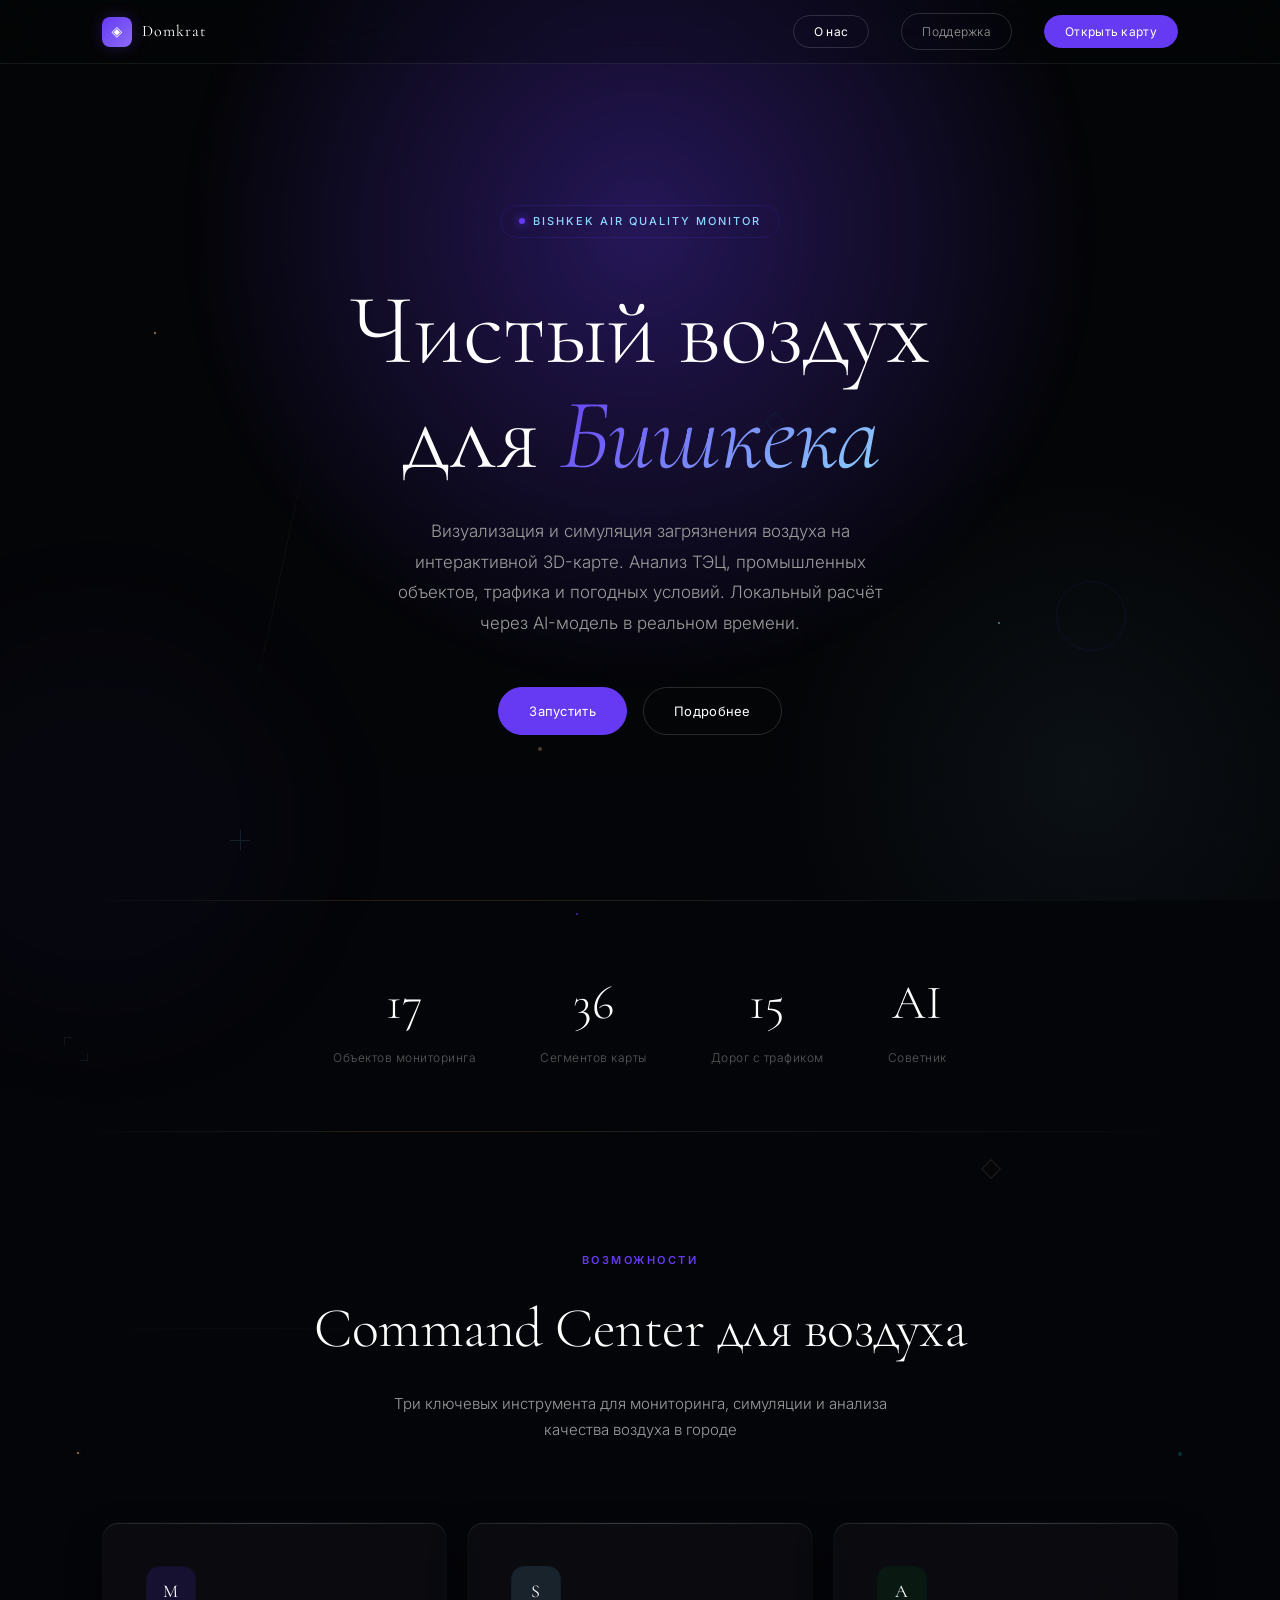
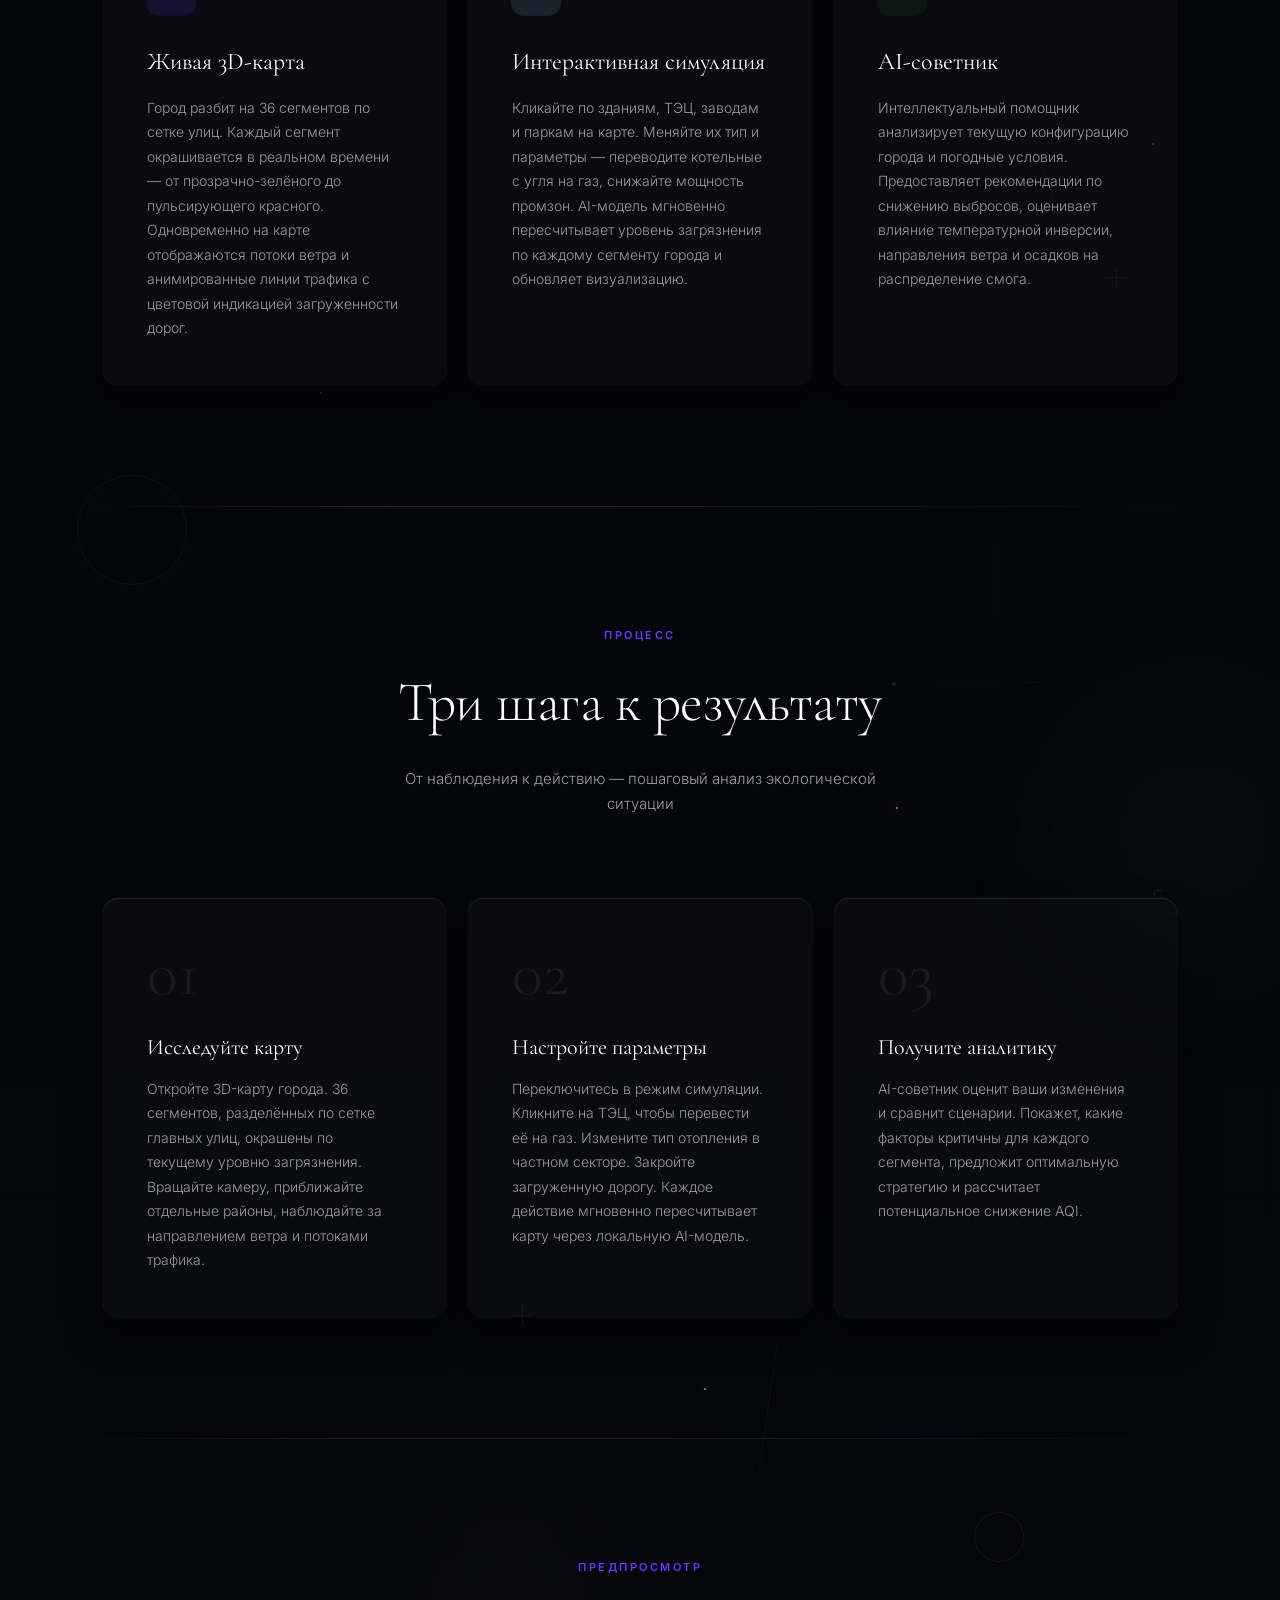
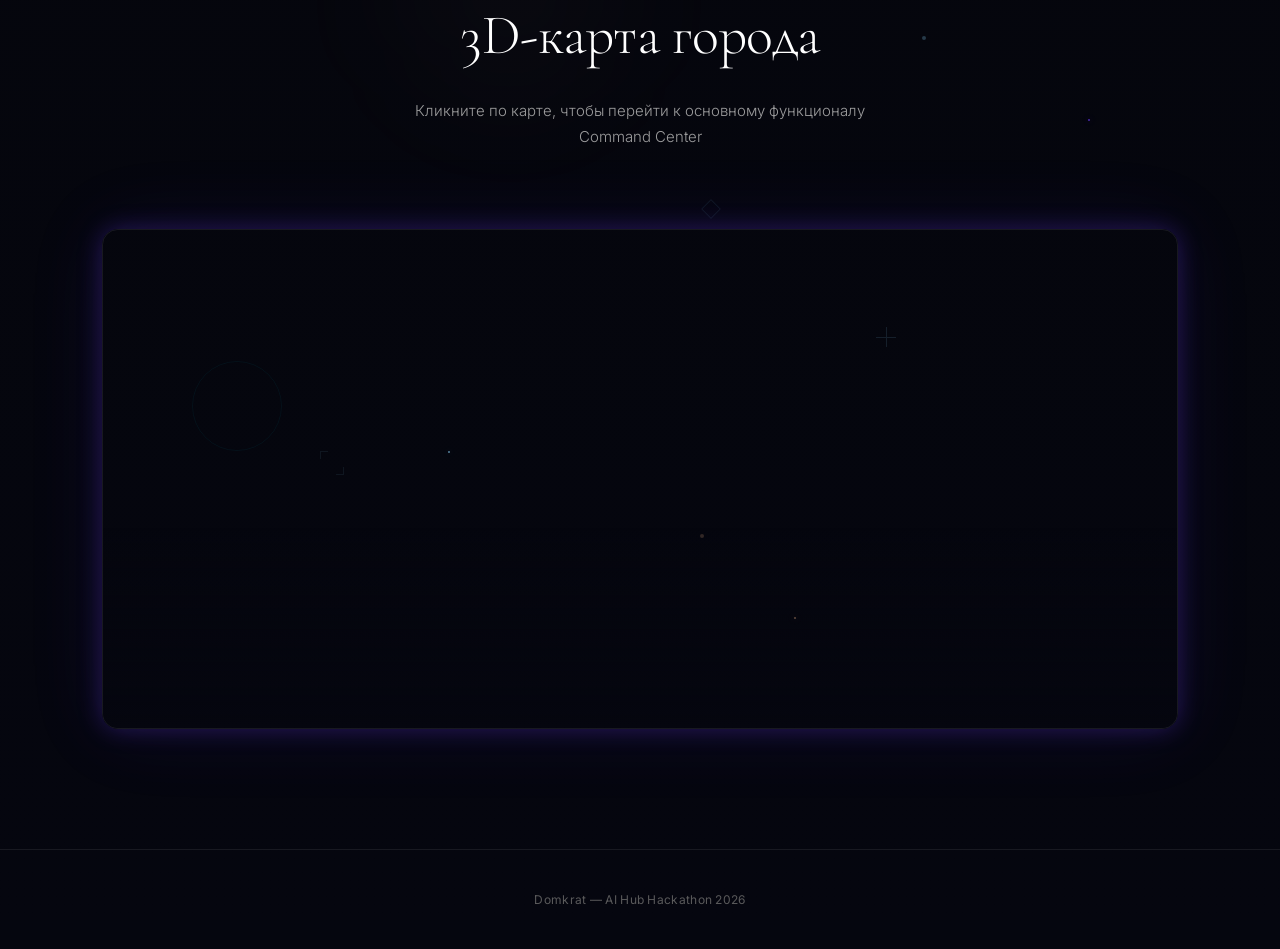
==== commit 615404fb: "front v3" ====
--- a/front-web/index.html
+++ b/front-web/index.html
@@ -24,9 +24,8 @@
       </div>
       <button class="nav-toggle" id="navToggle"><span></span><span></span><span></span></button>
       <div class="nav-links" id="navLinks">
-        <a href="#features" data-nav-link>Возможности</a>
-        <a href="#how-it-works" data-nav-link>Процесс</a>
-        <a href="#map-preview" data-nav-link>Карта</a>
+        <button class="btn-pill btn-sm" onclick="navigateTo('about')">О нас</button>
+        <a href="https://t.me/" target="_blank" rel="noopener noreferrer" class="btn-pill btn-sm" style="text-decoration: none;">Поддержка</a>
         <button class="btn-pill btn-filled btn-sm" onclick="navigateTo('app')">Открыть карту</button>
       </div>
     </div>
@@ -171,26 +170,56 @@
         <div class="section-header">
           <div class="section-label">Предпросмотр</div>
           <h2 class="section-title">3D-карта города</h2>
-          <p class="section-desc">Сегменты загрязнения, трафик и ветер — все слои одновременно</p>
-        </div>
-        <div class="map-preview-frame">
-          <div id="preview-map"></div>
-        </div>
-      </div>
-    </section>
-
-    <section class="cta-section reveal">
-      <div class="container">
-        <div class="cta-glow"></div>
-        <h2>Готовы к<br><em>анализу?</em></h2>
-        <p>Откройте Command Center и исследуйте качество воздуха в Бишкеке</p>
-        <div class="hero-actions">
-          <button class="btn-pill btn-filled" onclick="navigateTo('app')">Запустить карту</button>
+          <p class="section-desc">Кликните по карте, чтобы перейти к основному функционалу Command Center</p>
+        </div>
+        <div class="map-preview-frame" style="cursor:pointer; box-shadow: var(--glow-violet);" onclick="navigateTo('app')">
+          <div id="preview-map" style="pointer-events:none;"></div>
         </div>
       </div>
     </section>
 
     <footer class="footer">Domkrat — AI Hub Hackathon 2026</footer>
+  </main>
+
+  <main id="about-view" class="hidden">
+    <div class="dot-grid"></div>
+    <div class="float-orb" style="width:400px;height:400px;top:15%;left:-8%;background:rgba(102,58,243,0.03);"></div>
+    <div class="float-orb" style="width:300px;height:300px;top:55%;right:-5%;background:rgba(141,214,255,0.025);animation-delay:-8s;"></div>
+
+    <section class="hero" style="min-height: auto; padding-top: 160px; padding-bottom: 60px;">
+      <div class="hero-glow"></div>
+      <div class="hero-glow-secondary"></div>
+      <div class="hero-eyebrow"><span class="dot"></span> Команда разработчиков</div>
+      <h1>Мы — <em>3eFear</em></h1>
+      <p class="hero-sub">Создаем решения для улучшения экологии Бишкека. Инновации, аналитика и визуализация данных для чистого будущего.</p>
+    </section>
+
+    <div class="gradient-divider"></div>
+
+    <section class="section" style="padding-top: 60px; padding-bottom: 120px;">
+      <div class="container">
+        <div class="features-grid reveal-stagger">
+          <div class="feature-card reveal">
+            <div class="feature-icon violet">1</div>
+            <h3>Участник 1</h3>
+            <p>Информация появится позже</p>
+          </div>
+          <div class="feature-card reveal">
+            <div class="feature-icon blue">2</div>
+            <h3>Участник 2</h3>
+            <p>Информация появится позже</p>
+          </div>
+          <div class="feature-card reveal">
+            <div class="feature-icon green">3</div>
+            <h3>Участник 3</h3>
+            <p>Информация появится позже</p>
+          </div>
+        </div>
+        <div style="margin-top:80px; display:flex; justify-content:center;" class="reveal">
+          <button class="btn-pill btn-filled" onclick="navigateTo('landing')">&#8592; Назад на главную</button>
+        </div>
+      </div>
+    </section>
   </main>
 
   <main id="app-view" class="hidden">
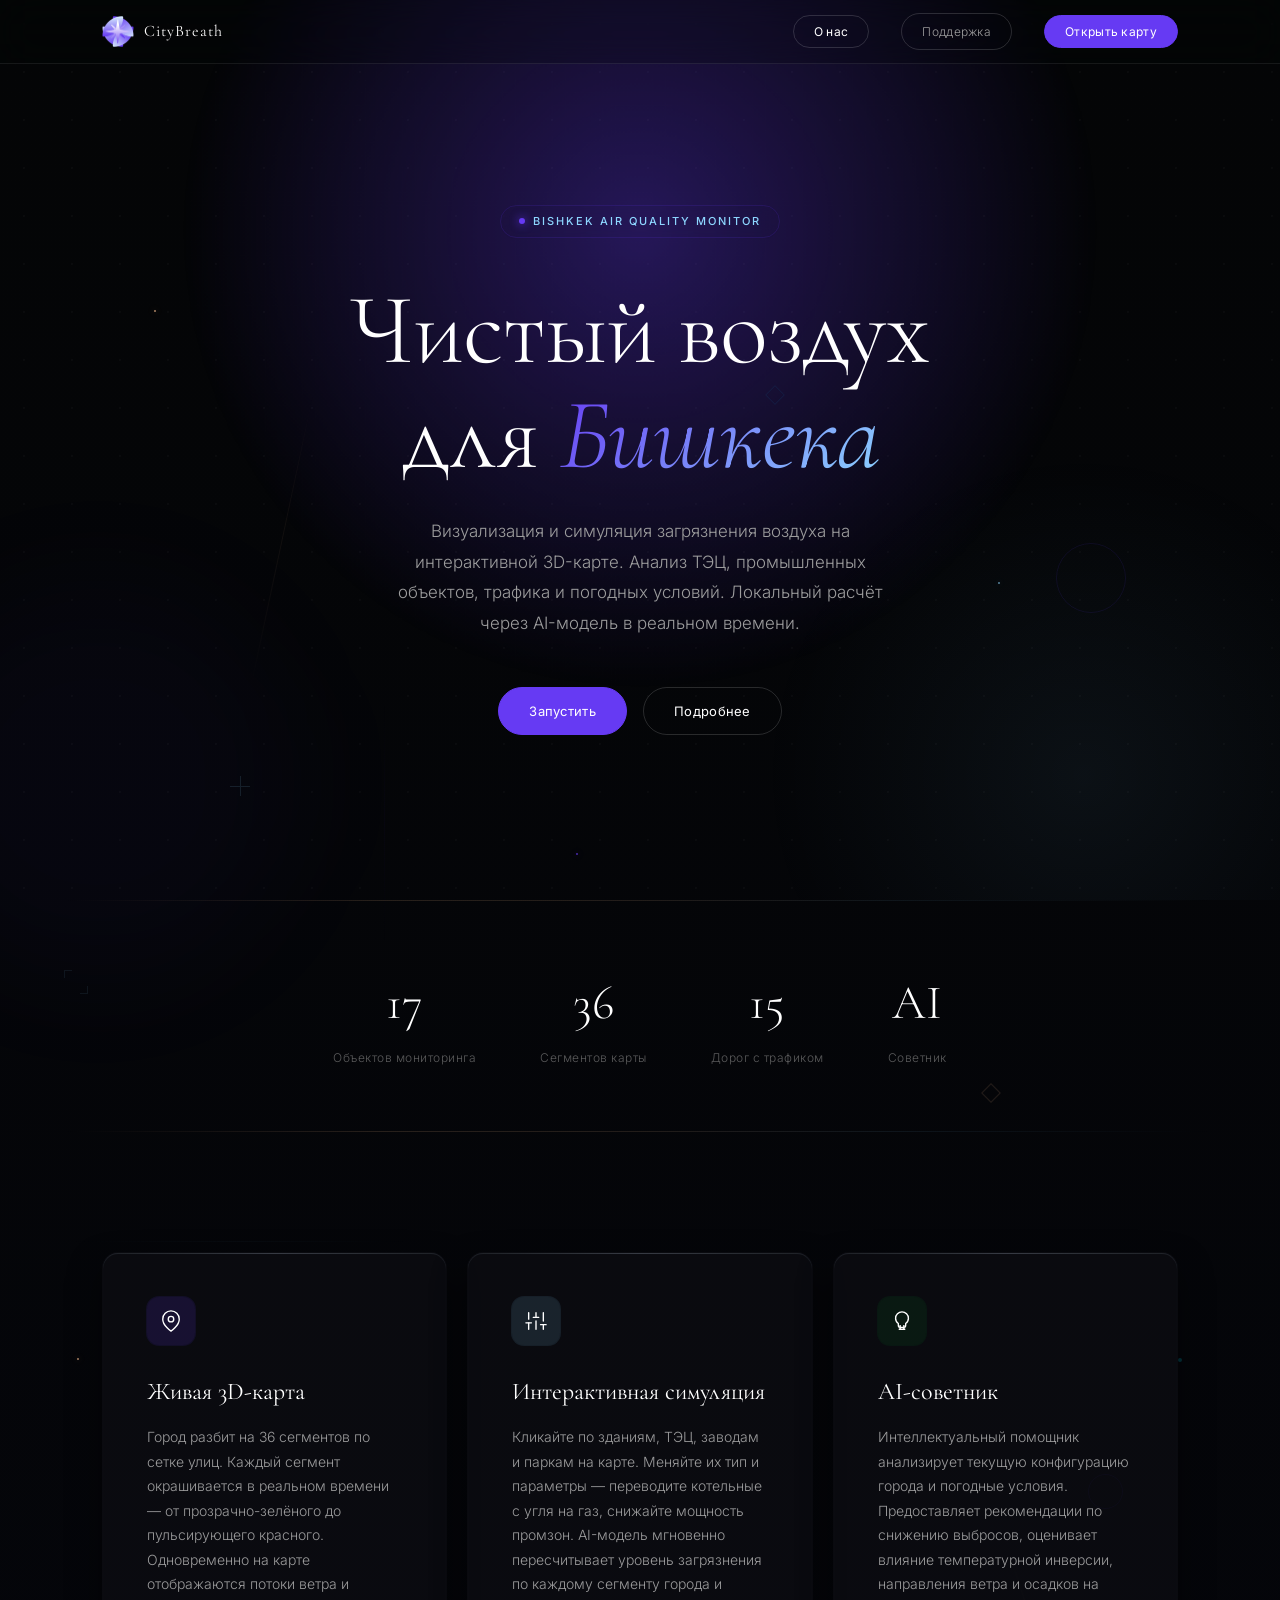
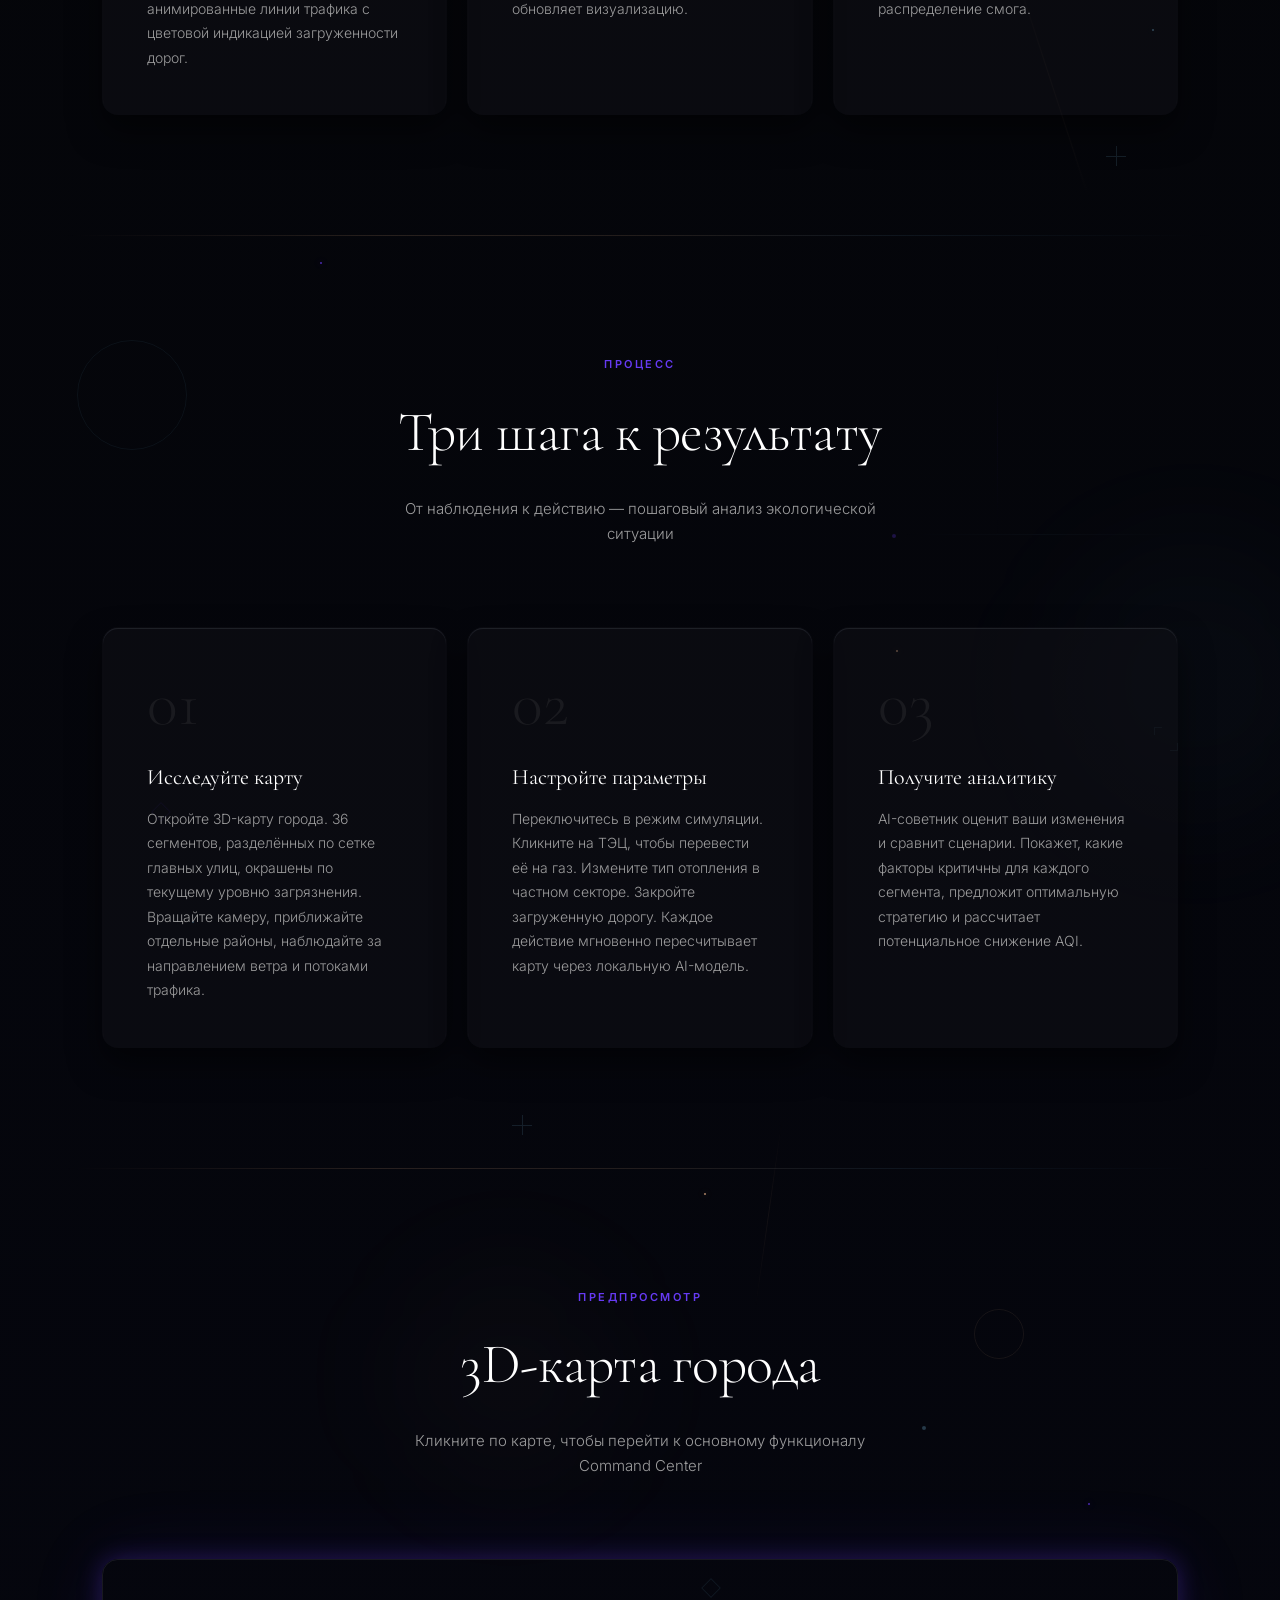
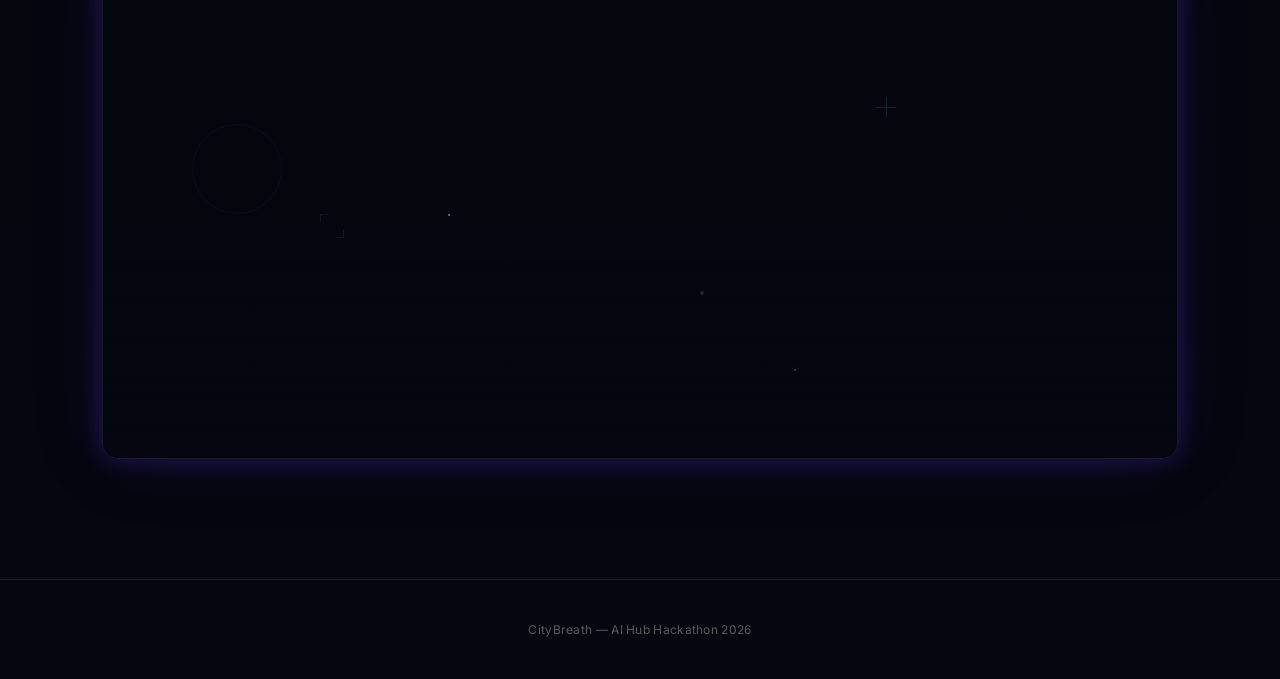
==== commit 2c921e5a: "Front a bit" ====
--- a/front-web/index.html
+++ b/front-web/index.html
@@ -3,8 +3,8 @@
 <head>
   <meta charset="UTF-8">
   <meta name="viewport" content="width=device-width, initial-scale=1.0">
-  <meta name="description" content="Domkrat — интерактивная 3D-симуляция загрязнения воздуха в Бишкеке">
-  <title>Domkrat — Чистый воздух для Бишкека</title>
+  <meta name="description" content="CityBreath — интерактивная 3D-симуляция загрязнения воздуха в Бишкеке">
+  <title>CityBreath — Чистый воздух для Бишкека</title>
   <link rel="preconnect" href="https://fonts.googleapis.com">
   <link rel="preconnect" href="https://fonts.gstatic.com" crossorigin>
   <link href="https://fonts.googleapis.com/css2?family=Cormorant+Garamond:ital,wght@0,300;0,400;0,500;1,300;1,400&family=Inter:wght@300;400;500;600&display=swap" rel="stylesheet">
@@ -19,13 +19,13 @@
   <nav class="navbar" id="navbar">
     <div class="nav-inner">
       <div class="nav-logo">
-        <div class="logo-mark">&#9672;</div>
-        <span class="logo-name">Domkrat</span>
+        <img src="img/logo.png" alt="Domkrat Logo" class="spinning-logo" style="width: 32px; height: 32px; object-fit: contain;">
+        <span class="logo-name">CityBreath</span>
       </div>
       <button class="nav-toggle" id="navToggle"><span></span><span></span><span></span></button>
       <div class="nav-links" id="navLinks">
         <button class="btn-pill btn-sm" onclick="navigateTo('about')">О нас</button>
-        <a href="https://t.me/" target="_blank" rel="noopener noreferrer" class="btn-pill btn-sm" style="text-decoration: none;">Поддержка</a>
+        <a href="https://t.me/smokeebishkek_bot" target="_blank" rel="noopener noreferrer" class="btn-pill btn-sm" style="text-decoration: none;">Поддержка</a>
         <button class="btn-pill btn-filled btn-sm" onclick="navigateTo('app')">Открыть карту</button>
       </div>
     </div>
@@ -112,24 +112,19 @@
 
     <section class="section" id="features">
       <div class="container">
-        <div class="section-header reveal">
-          <div class="section-label">Возможности</div>
-          <h2 class="section-title">Command Center для воздуха</h2>
-          <p class="section-desc">Три ключевых инструмента для мониторинга, симуляции и анализа качества воздуха в городе</p>
-        </div>
         <div class="features-grid reveal-stagger">
           <div class="feature-card reveal">
-            <div class="feature-icon violet">M</div>
+            <div class="feature-icon violet"><svg width="22" height="22" viewBox="0 0 24 24" fill="none" stroke="currentColor" stroke-width="1.5" stroke-linecap="round" stroke-linejoin="round"><path d="M21 10c0 7-9 13-9 13s-9-6-9-13a9 9 0 0 1 18 0z"/><circle cx="12" cy="10" r="3"/></svg></div>
             <h3>Живая 3D-карта</h3>
             <p>Город разбит на 36 сегментов по сетке улиц. Каждый сегмент окрашивается в реальном времени — от прозрачно-зелёного до пульсирующего красного. Одновременно на карте отображаются потоки ветра и анимированные линии трафика с цветовой индикацией загруженности дорог.</p>
           </div>
           <div class="feature-card reveal">
-            <div class="feature-icon blue">S</div>
+            <div class="feature-icon blue"><svg width="22" height="22" viewBox="0 0 24 24" fill="none" stroke="currentColor" stroke-width="1.5" stroke-linecap="round" stroke-linejoin="round"><line x1="4" y1="21" x2="4" y2="14"/><line x1="4" y1="10" x2="4" y2="3"/><line x1="12" y1="21" x2="12" y2="12"/><line x1="12" y1="8" x2="12" y2="3"/><line x1="20" y1="21" x2="20" y2="16"/><line x1="20" y1="12" x2="20" y2="3"/><line x1="1" y1="14" x2="7" y2="14"/><line x1="9" y1="8" x2="15" y2="8"/><line x1="17" y1="16" x2="23" y2="16"/></svg></div>
             <h3>Интерактивная симуляция</h3>
             <p>Кликайте по зданиям, ТЭЦ, заводам и паркам на карте. Меняйте их тип и параметры — переводите котельные с угля на газ, снижайте мощность промзон. AI-модель мгновенно пересчитывает уровень загрязнения по каждому сегменту города и обновляет визуализацию.</p>
           </div>
           <div class="feature-card reveal">
-            <div class="feature-icon green">A</div>
+            <div class="feature-icon green"><svg width="22" height="22" viewBox="0 0 24 24" fill="none" stroke="currentColor" stroke-width="1.5" stroke-linecap="round" stroke-linejoin="round"><path d="M12 2a7 7 0 0 1 7 7c0 2.38-1.19 4.47-3 5.74V17a2 2 0 0 1-2 2h-4a2 2 0 0 1-2-2v-2.26C6.19 13.47 5 11.38 5 9a7 7 0 0 1 7-7z"/><line x1="9" y1="21" x2="15" y2="21"/><line x1="10" y1="17" x2="10" y2="21"/><line x1="14" y1="17" x2="14" y2="21"/></svg></div>
             <h3>AI-советник</h3>
             <p>Интеллектуальный помощник анализирует текущую конфигурацию города и погодные условия. Предоставляет рекомендации по снижению выбросов, оценивает влияние температурной инверсии, направления ветра и осадков на распределение смога.</p>
           </div>
@@ -178,7 +173,7 @@
       </div>
     </section>
 
-    <footer class="footer">Domkrat — AI Hub Hackathon 2026</footer>
+    <footer class="footer">CityBreath — AI Hub Hackathon 2026</footer>
   </main>
 
   <main id="about-view" class="hidden">
@@ -191,7 +186,7 @@
       <div class="hero-glow-secondary"></div>
       <div class="hero-eyebrow"><span class="dot"></span> Команда разработчиков</div>
       <h1>Мы — <em>3eFear</em></h1>
-      <p class="hero-sub">Создаем решения для улучшения экологии Бишкека. Инновации, аналитика и визуализация данных для чистого будущего.</p>
+      <p class="hero-sub">маленькая команда с большими амбициями</p>
     </section>
 
     <div class="gradient-divider"></div>
@@ -201,18 +196,18 @@
         <div class="features-grid reveal-stagger">
           <div class="feature-card reveal">
             <div class="feature-icon violet">1</div>
-            <h3>Участник 1</h3>
-            <p>Информация появится позже</p>
+            <h3>Сардалбек уулу Санжар</h3>
+            <p>Backend dev</p>
           </div>
           <div class="feature-card reveal">
             <div class="feature-icon blue">2</div>
-            <h3>Участник 2</h3>
-            <p>Информация появится позже</p>
+            <h3>Алманбеков Ислам</h3>
+            <p>ML</p>
           </div>
           <div class="feature-card reveal">
             <div class="feature-icon green">3</div>
-            <h3>Участник 3</h3>
-            <p>Информация появится позже</p>
+            <h3>Третий участник</h3>
+            <p>Frontend dev</p>
           </div>
         </div>
         <div style="margin-top:80px; display:flex; justify-content:center;" class="reveal">
@@ -226,14 +221,15 @@
     <div class="app-layout">
       <aside class="sidebar" id="sidebar">
         <div class="sidebar-header">
-          <div class="logo-mark" style="width:26px;height:26px;font-size:11px;border-radius:7px;">&#9672;</div>
-          <span class="sidebar-title">Domkrat</span>
+          <img src="img/logo.png" alt="Logo" class="spinning-logo" style="width: 26px; height: 26px; object-fit: contain;">
+          <span class="sidebar-title">CityBreath</span>
           <button class="sidebar-collapse-btn" id="sidebarToggle">&#9666;</button>
         </div>
         <div class="sidebar-nav">
           <button class="sidebar-nav-btn active" data-mode="live"><span class="nav-icon">&#9671;</span><span class="nav-label">Карта</span></button>
           <button class="sidebar-nav-btn" data-mode="edit"><span class="nav-icon">&#9998;</span><span class="nav-label">Симуляция</span></button>
           <button class="sidebar-nav-btn" data-mode="ai"><span class="nav-icon">&#9678;</span><span class="nav-label">AI</span></button>
+          <button class="sidebar-nav-btn" id="btn-analysis"><span class="nav-icon">&#10022;</span><span class="nav-label">Анализ</span></button>
         </div>
         <div class="sidebar-controls" id="sidebarControls"></div>
         <div class="sidebar-footer">
@@ -255,7 +251,10 @@
           <div class="aqi-status" id="aqiStatus"></div>
         </div>
         <div class="map-overlay-insight hidden" id="insightOverlay">
-          <div class="insight-header">&#10022; Анализ</div>
+          <div class="insight-header" style="display:flex;justify-content:space-between;align-items:center;">
+            <span>&#10022; Анализ</span>
+            <button id="closeInsightBtn" style="background:none;border:none;color:var(--text-ash);cursor:pointer;font-size:16px;padding:0;line-height:1;">&times;</button>
+          </div>
           <div class="insight-text" id="insightText"></div>
         </div>
       </div>
--- a/front-web/css/components.css
+++ b/front-web/css/components.css
@@ -540,3 +540,11 @@
   .notification-container { left: 16px; }
   .ai-panel { left: 0; }
 }
+
+.spinning-logo {
+  animation: spinLogo 12s linear infinite;
+}
+@keyframes spinLogo {
+  from { transform: rotate(0deg); }
+  to { transform: rotate(360deg); }
+}
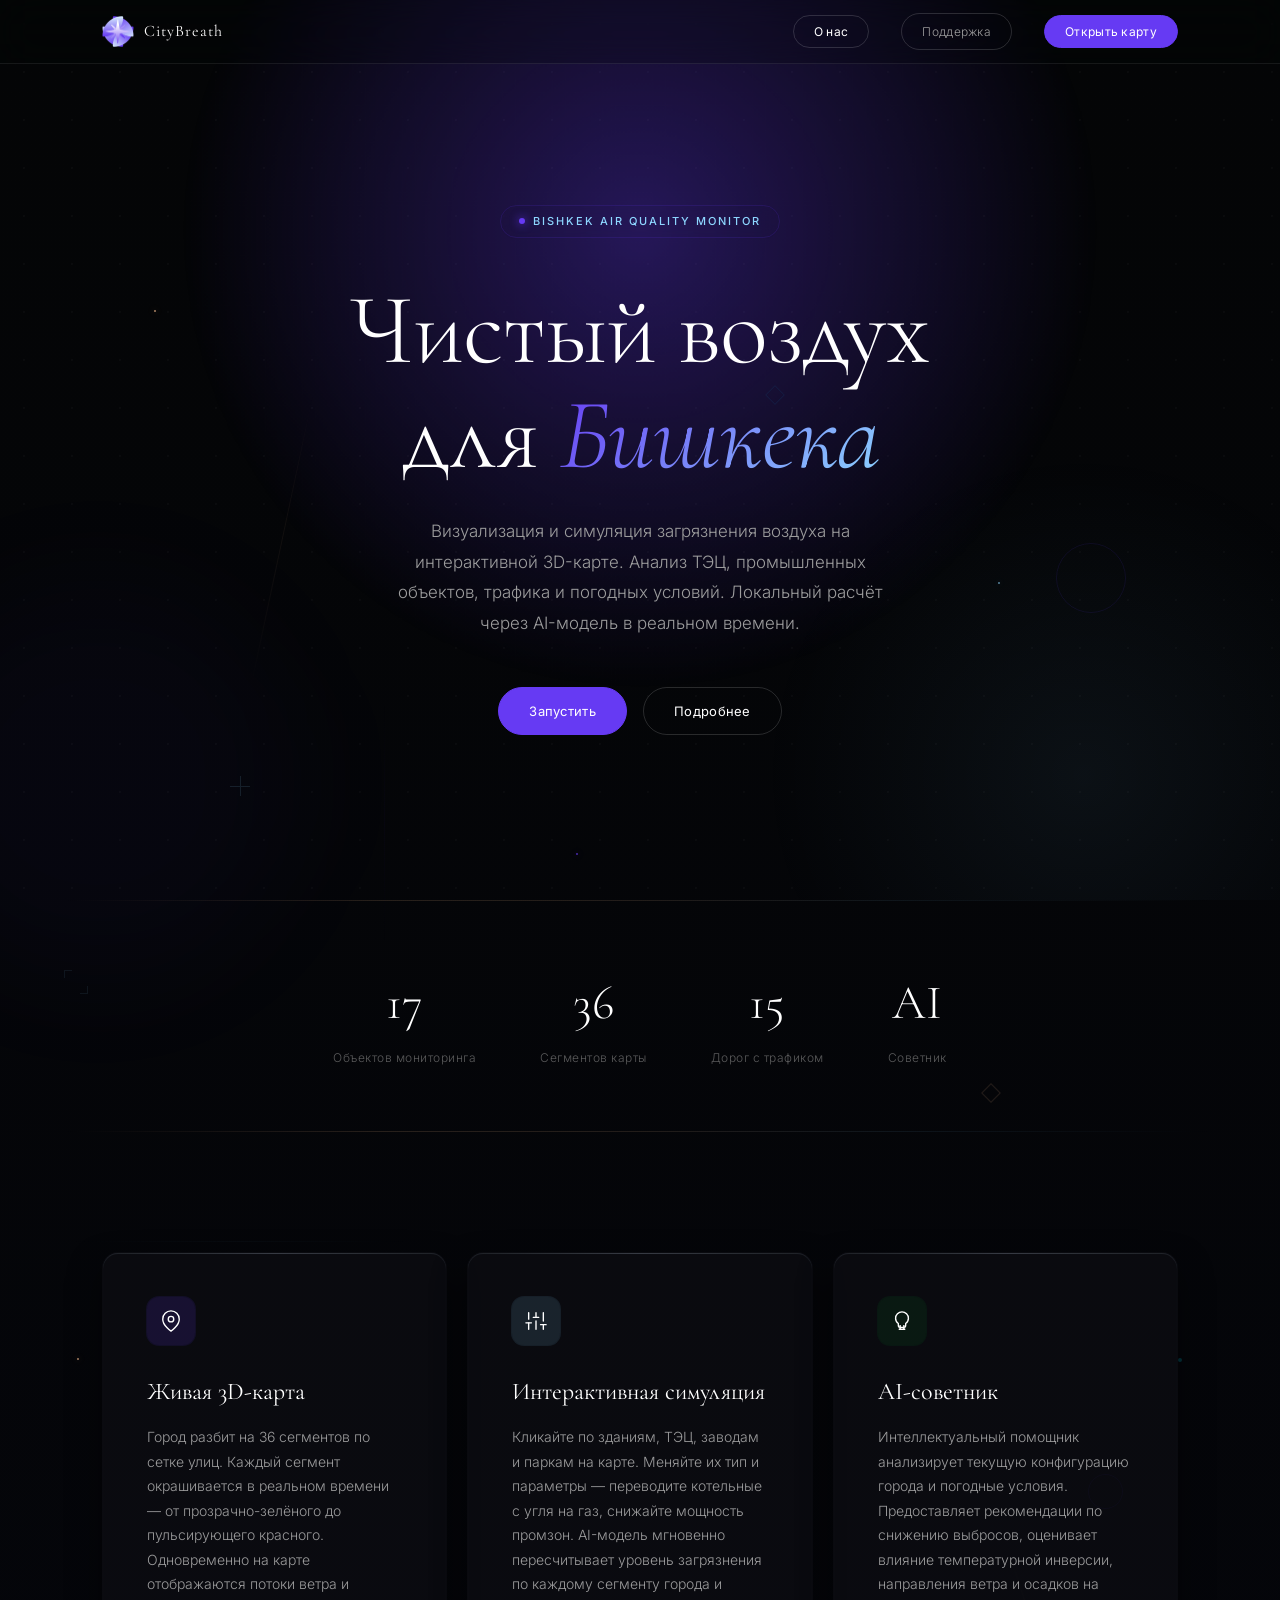
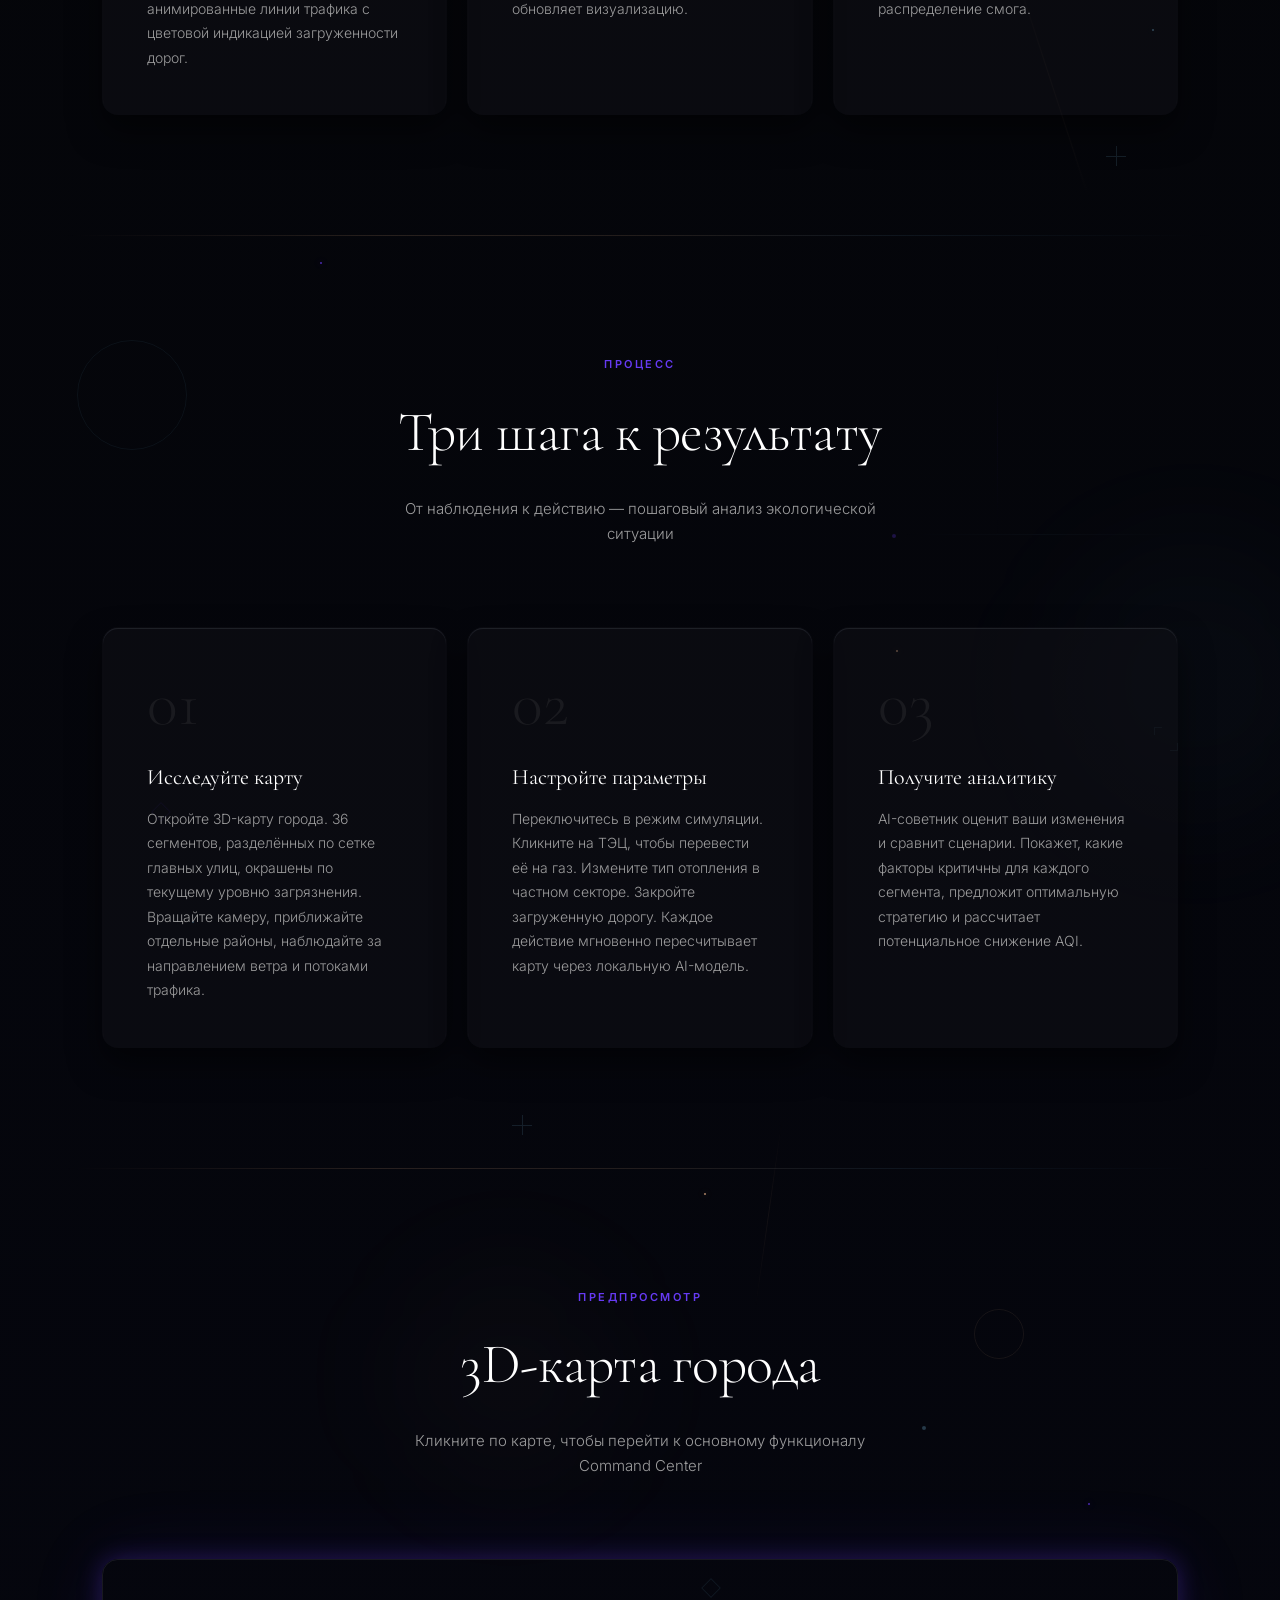
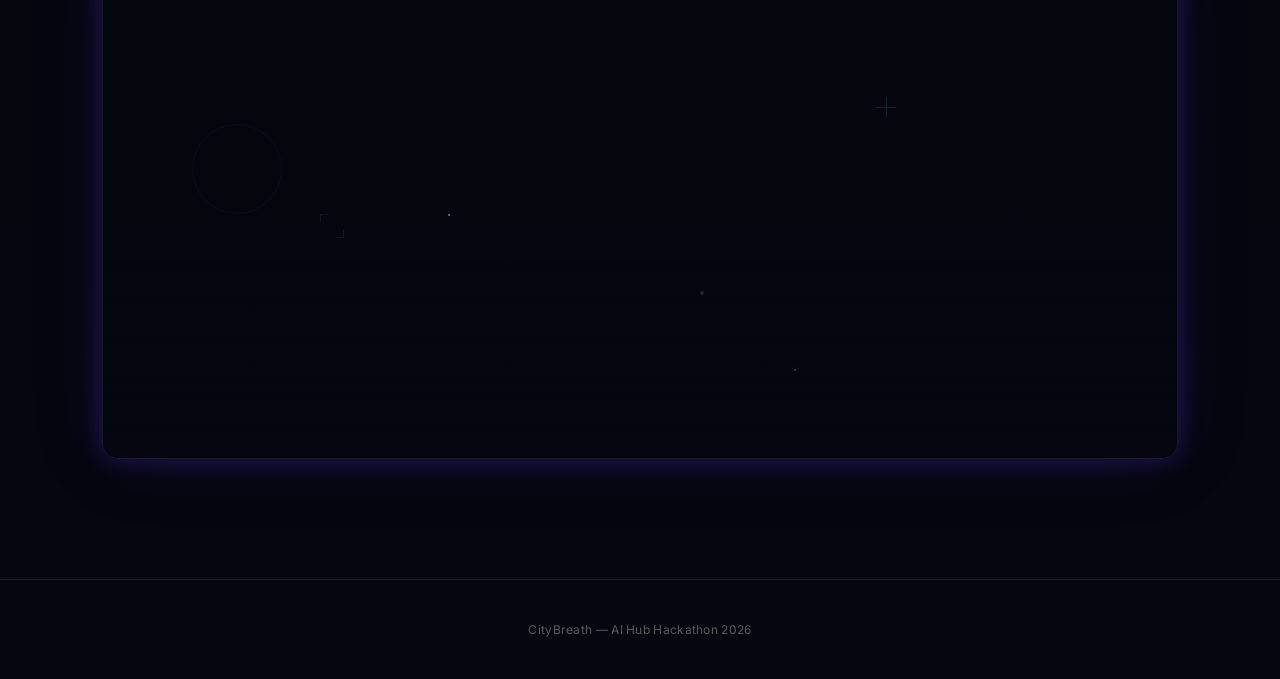
==== commit 9968179a: "Merge branch 'main' of https://github.com/sanch216/domkrat" ====
--- a/front-web/index.html
+++ b/front-web/index.html
@@ -230,6 +230,7 @@
           <button class="sidebar-nav-btn" data-mode="edit"><span class="nav-icon">&#9998;</span><span class="nav-label">Симуляция</span></button>
           <button class="sidebar-nav-btn" data-mode="ai"><span class="nav-icon">&#9678;</span><span class="nav-label">AI</span></button>
           <button class="sidebar-nav-btn" id="btn-analysis"><span class="nav-icon">&#10022;</span><span class="nav-label">Анализ</span></button>
+          <button class="sidebar-nav-btn" id="btn-windrose"><span class="nav-icon">&#10042;</span><span class="nav-label">Роза ветров</span></button>
         </div>
         <div class="sidebar-controls" id="sidebarControls"></div>
         <div class="sidebar-footer">
